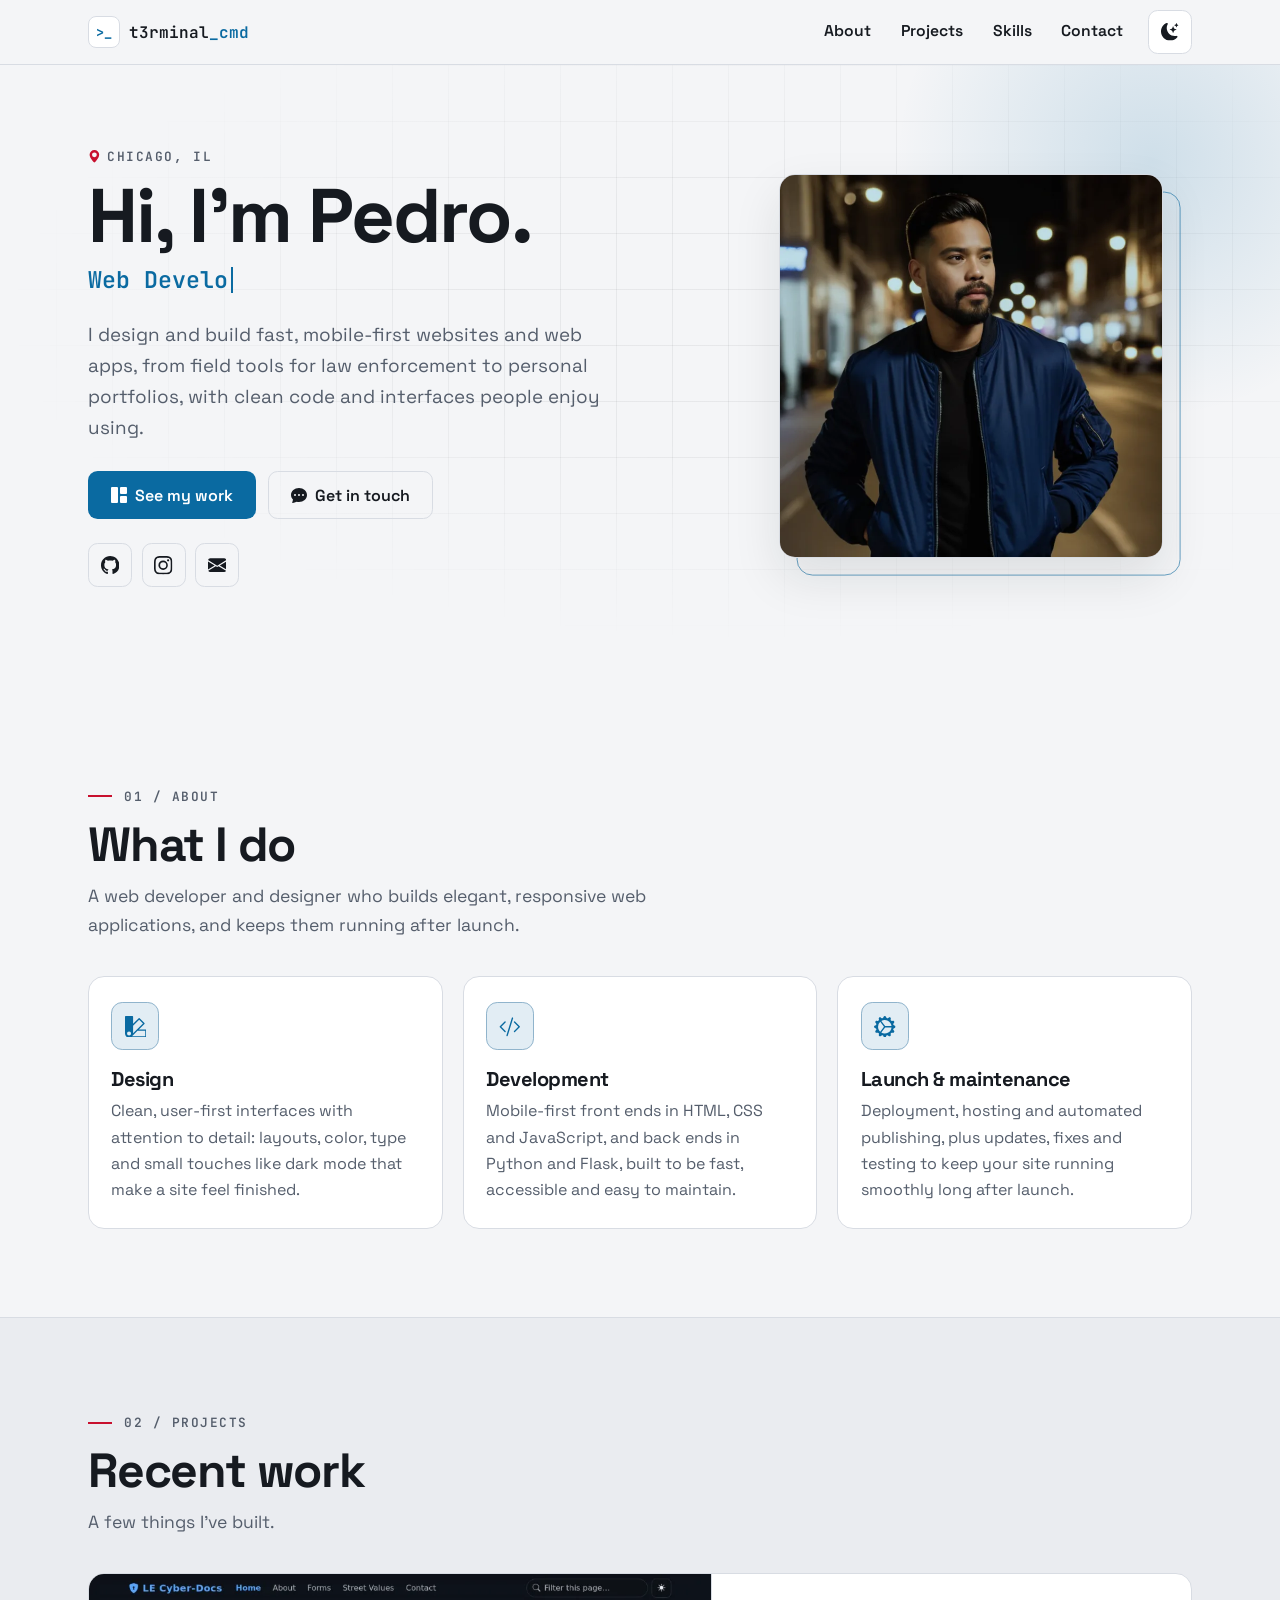
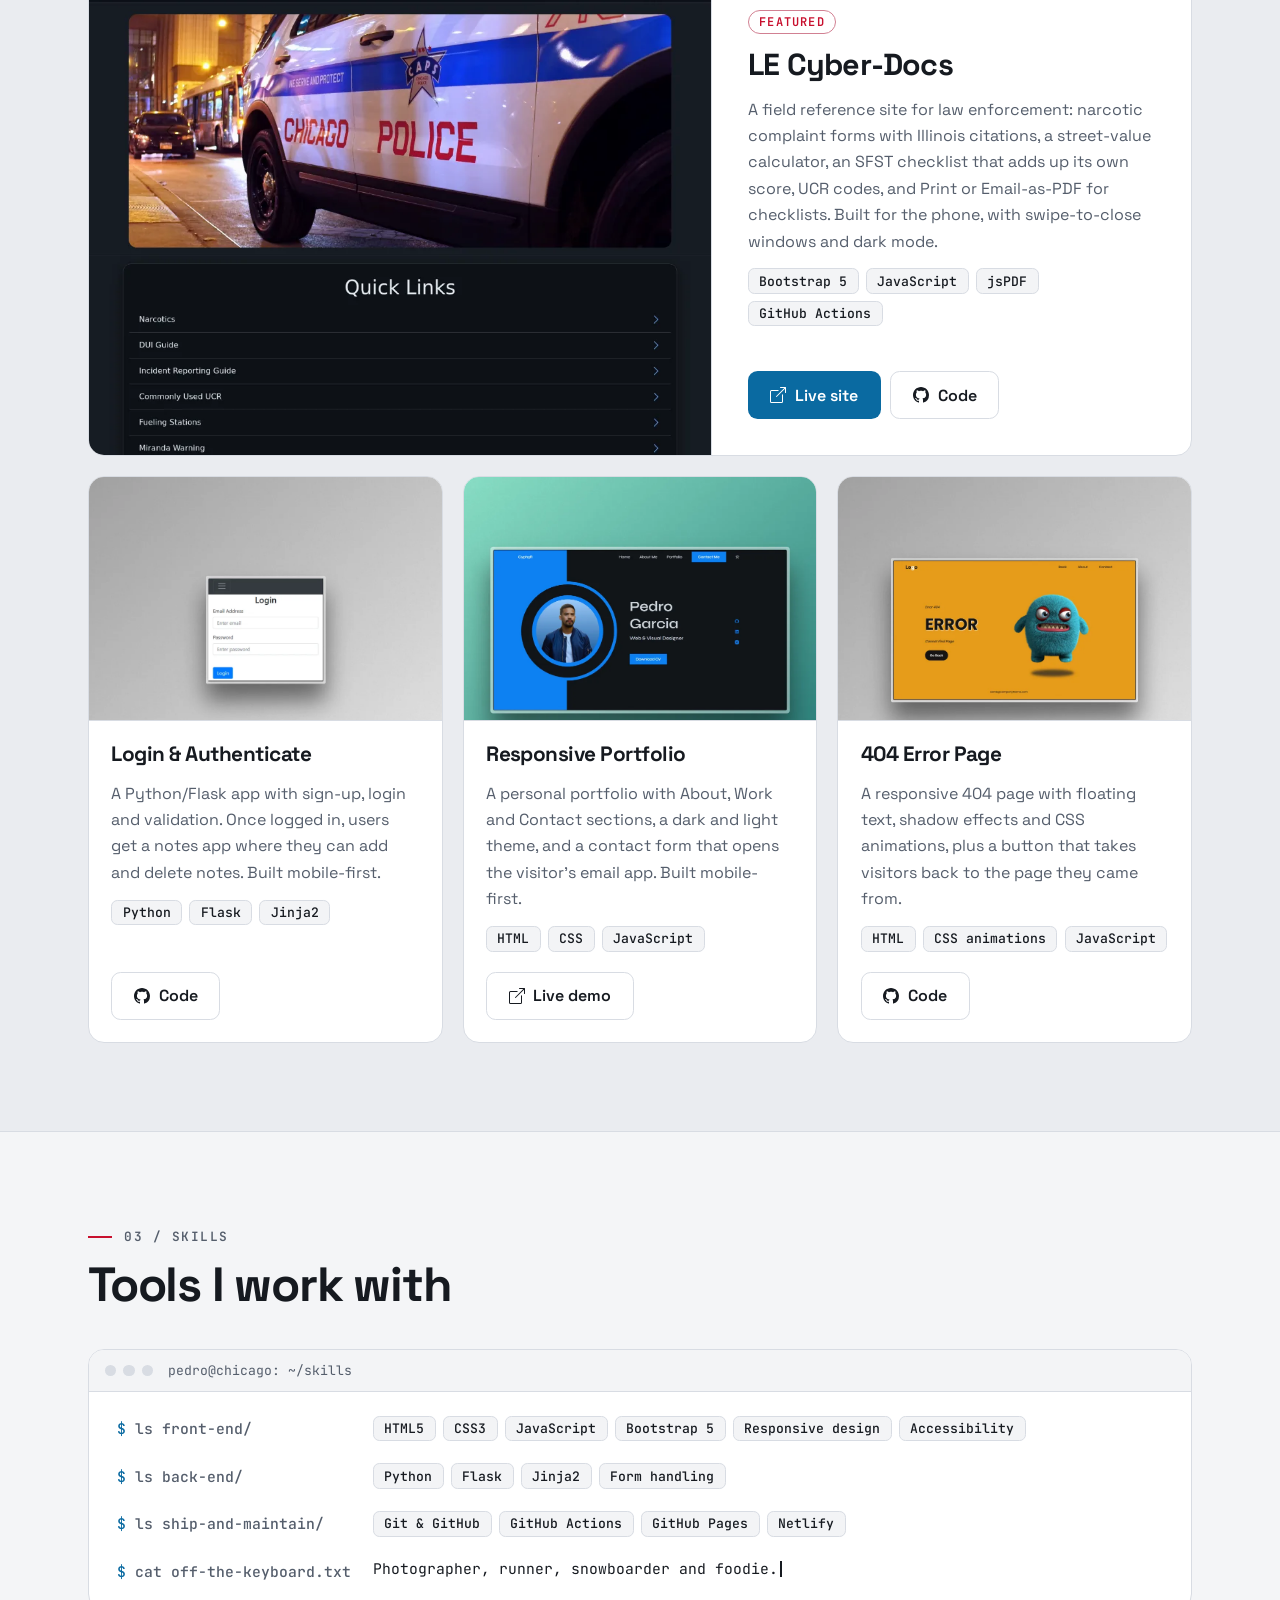
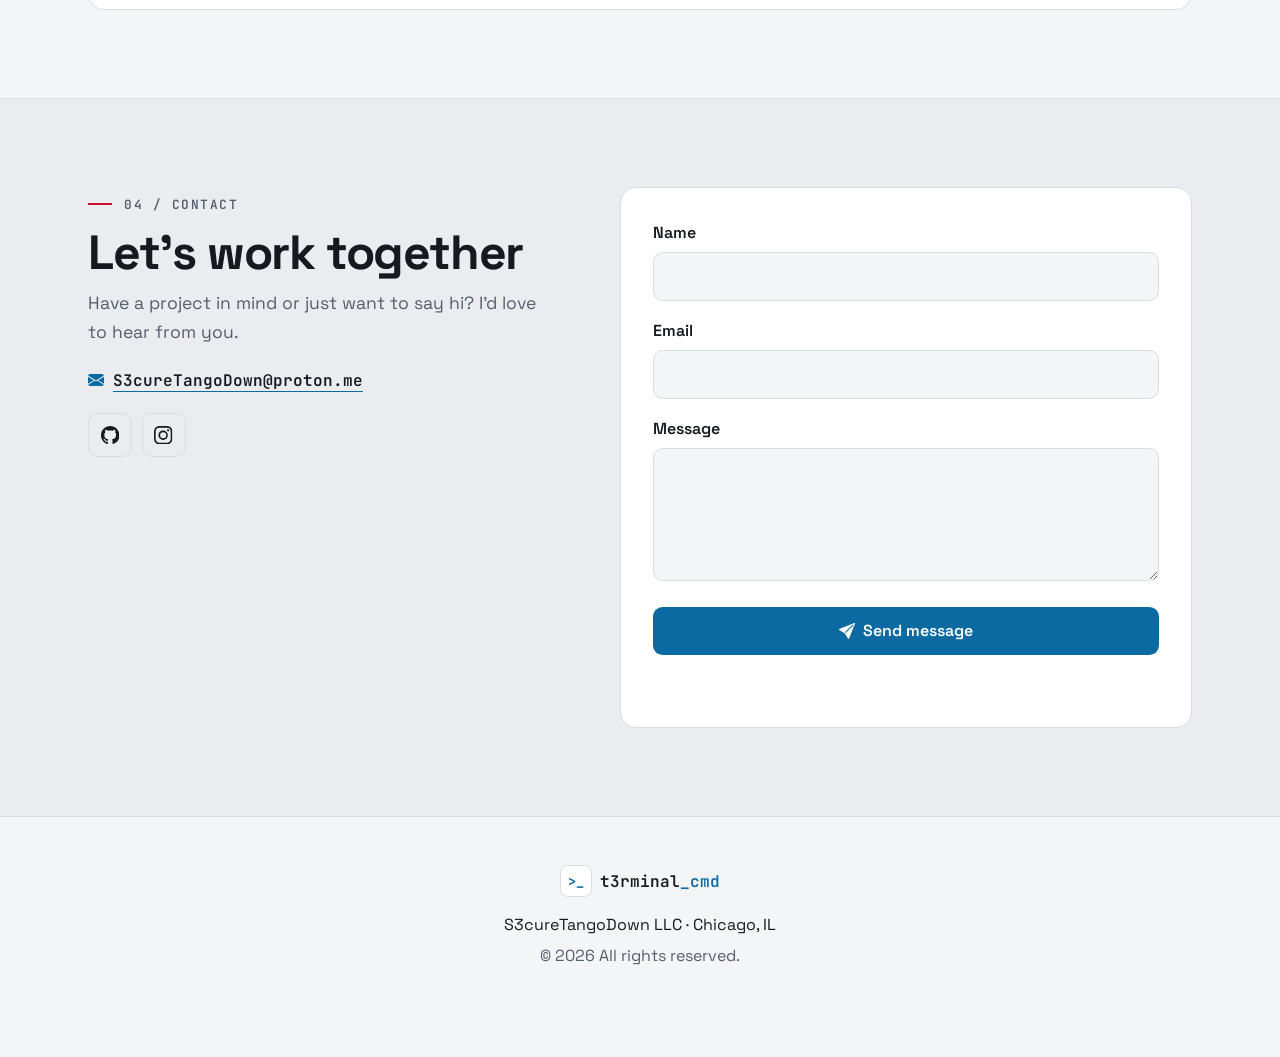
==== index.html @ 9dac12ef "Replace the graffiti style with an urban, professional look - Clean headings ("Hi, I'm Pedro."), num" ====
<!DOCTYPE html>
<html lang="en" data-theme="dark">

<head>
  <meta charset="UTF-8">
  <meta name="viewport" content="width=device-width, initial-scale=1">
  <title>Pedro | Web Developer &amp; Designer</title>
  <meta name="description" content="Pedro, a Chicago web developer and designer building fast, mobile-first websites and web apps.">
  <meta name="theme-color" content="#0c0f14">
  <!-- SOCIAL PREVIEW -->
  <meta property="og:title" content="Pedro | Web Developer & Designer">
  <meta property="og:description" content="Fast, mobile-first websites and web apps from Chicago.">
  <meta property="og:image" content="https://t3rminal-cmd.github.io/Portfolio-Bootstrap/assets/img/hero.webp">
  <meta property="og:url" content="https://t3rminal-cmd.github.io/Portfolio-Bootstrap/">
  <!-- THEME: set before first paint so there's no flash of the wrong theme.
       Dark is the default; a saved choice or a light device setting wins. -->
  <script>
    (function () {
      var t;
      try { t = localStorage.getItem("pf-theme"); } catch (e) {}
      if (t !== "light" && t !== "dark") {
        t = window.matchMedia("(prefers-color-scheme: light)").matches ? "light" : "dark";
      }
      document.documentElement.setAttribute("data-theme", t);
    })();
  </script>
  <link rel="icon" href="assets/icons/favicon.svg" type="image/svg+xml">
  <link rel="apple-touch-icon" href="assets/icons/apple-touch-icon.png">
  <link rel="preload" href="assets/fonts/SpaceGrotesk.woff2" as="font" type="font/woff2" crossorigin>
  <link rel="stylesheet" href="assets/css/styles.css">
</head>

<body>
  <!-- ICONS (from Bootstrap Icons, MIT license) -->
  <svg xmlns="http://www.w3.org/2000/svg" class="sprite" aria-hidden="true">
    <symbol id="i-list" viewBox="0 0 16 16"><path fill-rule="evenodd" d="M2.5 12a.5.5 0 0 1 .5-.5h10a.5.5 0 0 1 0 1H3a.5.5 0 0 1-.5-.5m0-4a.5.5 0 0 1 .5-.5h10a.5.5 0 0 1 0 1H3a.5.5 0 0 1-.5-.5m0-4a.5.5 0 0 1 .5-.5h10a.5.5 0 0 1 0 1H3a.5.5 0 0 1-.5-.5"/></symbol>
    <symbol id="i-x-lg" viewBox="0 0 16 16"><path d="M2.146 2.854a.5.5 0 1 1 .708-.708L8 7.293l5.146-5.147a.5.5 0 0 1 .708.708L8.707 8l5.147 5.146a.5.5 0 0 1-.708.708L8 8.707l-5.146 5.147a.5.5 0 0 1-.708-.708L7.293 8z"/></symbol>
    <symbol id="i-moon-stars-fill" viewBox="0 0 16 16"><path d="M6 .278a.77.77 0 0 1 .08.858 7.2 7.2 0 0 0-.878 3.46c0 4.021 3.278 7.277 7.318 7.277q.792-.001 1.533-.16a.79.79 0 0 1 .81.316.73.73 0 0 1-.031.893A8.35 8.35 0 0 1 8.344 16C3.734 16 0 12.286 0 7.71 0 4.266 2.114 1.312 5.124.06A.75.75 0 0 1 6 .278"/>
  <path d="M10.794 3.148a.217.217 0 0 1 .412 0l.387 1.162c.173.518.579.924 1.097 1.097l1.162.387a.217.217 0 0 1 0 .412l-1.162.387a1.73 1.73 0 0 0-1.097 1.097l-.387 1.162a.217.217 0 0 1-.412 0l-.387-1.162A1.73 1.73 0 0 0 9.31 6.593l-1.162-.387a.217.217 0 0 1 0-.412l1.162-.387a1.73 1.73 0 0 0 1.097-1.097zM13.863.099a.145.145 0 0 1 .274 0l.258.774c.115.346.386.617.732.732l.774.258a.145.145 0 0 1 0 .274l-.774.258a1.16 1.16 0 0 0-.732.732l-.258.774a.145.145 0 0 1-.274 0l-.258-.774a1.16 1.16 0 0 0-.732-.732l-.774-.258a.145.145 0 0 1 0-.274l.774-.258c.346-.115.617-.386.732-.732z"/></symbol>
    <symbol id="i-sun-fill" viewBox="0 0 16 16"><path d="M8 12a4 4 0 1 0 0-8 4 4 0 0 0 0 8M8 0a.5.5 0 0 1 .5.5v2a.5.5 0 0 1-1 0v-2A.5.5 0 0 1 8 0m0 13a.5.5 0 0 1 .5.5v2a.5.5 0 0 1-1 0v-2A.5.5 0 0 1 8 13m8-5a.5.5 0 0 1-.5.5h-2a.5.5 0 0 1 0-1h2a.5.5 0 0 1 .5.5M3 8a.5.5 0 0 1-.5.5h-2a.5.5 0 0 1 0-1h2A.5.5 0 0 1 3 8m10.657-5.657a.5.5 0 0 1 0 .707l-1.414 1.415a.5.5 0 1 1-.707-.708l1.414-1.414a.5.5 0 0 1 .707 0m-9.193 9.193a.5.5 0 0 1 0 .707L3.05 13.657a.5.5 0 0 1-.707-.707l1.414-1.414a.5.5 0 0 1 .707 0m9.193 2.121a.5.5 0 0 1-.707 0l-1.414-1.414a.5.5 0 0 1 .707-.707l1.414 1.414a.5.5 0 0 1 0 .707M4.464 4.465a.5.5 0 0 1-.707 0L2.343 3.05a.5.5 0 1 1 .707-.707l1.414 1.414a.5.5 0 0 1 0 .708"/></symbol>
    <symbol id="i-geo-alt-fill" viewBox="0 0 16 16"><path d="M8 16s6-5.686 6-10A6 6 0 0 0 2 6c0 4.314 6 10 6 10m0-7a3 3 0 1 1 0-6 3 3 0 0 1 0 6"/></symbol>
    <symbol id="i-github" viewBox="0 0 16 16"><path d="M8 0C3.58 0 0 3.58 0 8c0 3.54 2.29 6.53 5.47 7.59.4.07.55-.17.55-.38 0-.19-.01-.82-.01-1.49-2.01.37-2.53-.49-2.69-.94-.09-.23-.48-.94-.82-1.13-.28-.15-.68-.52-.01-.53.63-.01 1.08.58 1.23.82.72 1.21 1.87.87 2.33.66.07-.52.28-.87.51-1.07-1.78-.2-3.64-.89-3.64-3.95 0-.87.31-1.59.82-2.15-.08-.2-.36-1.02.08-2.12 0 0 .67-.21 2.2.82.64-.18 1.32-.27 2-.27s1.36.09 2 .27c1.53-1.04 2.2-.82 2.2-.82.44 1.1.16 1.92.08 2.12.51.56.82 1.27.82 2.15 0 3.07-1.87 3.75-3.65 3.95.29.25.54.73.54 1.48 0 1.07-.01 1.93-.01 2.2 0 .21.15.46.55.38A8.01 8.01 0 0 0 16 8c0-4.42-3.58-8-8-8"/></symbol>
    <symbol id="i-instagram" viewBox="0 0 16 16"><path d="M8 0C5.829 0 5.556.01 4.703.048 3.85.088 3.269.222 2.76.42a3.9 3.9 0 0 0-1.417.923A3.9 3.9 0 0 0 .42 2.76C.222 3.268.087 3.85.048 4.7.01 5.555 0 5.827 0 8.001c0 2.172.01 2.444.048 3.297.04.852.174 1.433.372 1.942.205.526.478.972.923 1.417.444.445.89.719 1.416.923.51.198 1.09.333 1.942.372C5.555 15.99 5.827 16 8 16s2.444-.01 3.298-.048c.851-.04 1.434-.174 1.943-.372a3.9 3.9 0 0 0 1.416-.923c.445-.445.718-.891.923-1.417.197-.509.332-1.09.372-1.942C15.99 10.445 16 10.173 16 8s-.01-2.445-.048-3.299c-.04-.851-.175-1.433-.372-1.941a3.9 3.9 0 0 0-.923-1.417A3.9 3.9 0 0 0 13.24.42c-.51-.198-1.092-.333-1.943-.372C10.443.01 10.172 0 7.998 0zm-.717 1.442h.718c2.136 0 2.389.007 3.232.046.78.035 1.204.166 1.486.275.373.145.64.319.92.599s.453.546.598.92c.11.281.24.705.275 1.485.039.843.047 1.096.047 3.231s-.008 2.389-.047 3.232c-.035.78-.166 1.203-.275 1.485a2.5 2.5 0 0 1-.599.919c-.28.28-.546.453-.92.598-.28.11-.704.24-1.485.276-.843.038-1.096.047-3.232.047s-2.39-.009-3.233-.047c-.78-.036-1.203-.166-1.485-.276a2.5 2.5 0 0 1-.92-.598 2.5 2.5 0 0 1-.6-.92c-.109-.281-.24-.705-.275-1.485-.038-.843-.046-1.096-.046-3.233s.008-2.388.046-3.231c.036-.78.166-1.204.276-1.486.145-.373.319-.64.599-.92s.546-.453.92-.598c.282-.11.705-.24 1.485-.276.738-.034 1.024-.044 2.515-.045zm4.988 1.328a.96.96 0 1 0 0 1.92.96.96 0 0 0 0-1.92m-4.27 1.122a4.109 4.109 0 1 0 0 8.217 4.109 4.109 0 0 0 0-8.217m0 1.441a2.667 2.667 0 1 1 0 5.334 2.667 2.667 0 0 1 0-5.334"/></symbol>
    <symbol id="i-envelope-fill" viewBox="0 0 16 16"><path d="M.05 3.555A2 2 0 0 1 2 2h12a2 2 0 0 1 1.95 1.555L8 8.414zM0 4.697v7.104l5.803-3.558zM6.761 8.83l-6.57 4.027A2 2 0 0 0 2 14h12a2 2 0 0 0 1.808-1.144l-6.57-4.027L8 9.586zm3.436-.586L16 11.801V4.697z"/></symbol>
    <symbol id="i-grid-1x2-fill" viewBox="0 0 16 16"><path d="M0 1a1 1 0 0 1 1-1h5a1 1 0 0 1 1 1v14a1 1 0 0 1-1 1H1a1 1 0 0 1-1-1zm9 0a1 1 0 0 1 1-1h5a1 1 0 0 1 1 1v5a1 1 0 0 1-1 1h-5a1 1 0 0 1-1-1zm0 9a1 1 0 0 1 1-1h5a1 1 0 0 1 1 1v5a1 1 0 0 1-1 1h-5a1 1 0 0 1-1-1z"/></symbol>
    <symbol id="i-chat-dots-fill" viewBox="0 0 16 16"><path d="M16 8c0 3.866-3.582 7-8 7a9 9 0 0 1-2.347-.306c-.584.296-1.925.864-4.181 1.234-.2.032-.352-.176-.273-.362.354-.836.674-1.95.77-2.966C.744 11.37 0 9.76 0 8c0-3.866 3.582-7 8-7s8 3.134 8 7M5 8a1 1 0 1 0-2 0 1 1 0 0 0 2 0m4 0a1 1 0 1 0-2 0 1 1 0 0 0 2 0m3 1a1 1 0 1 0 0-2 1 1 0 0 0 0 2"/></symbol>
    <symbol id="i-palette2" viewBox="0 0 16 16"><path d="M0 .5A.5.5 0 0 1 .5 0h5a.5.5 0 0 1 .5.5v5.277l4.147-4.131a.5.5 0 0 1 .707 0l3.535 3.536a.5.5 0 0 1 0 .708L10.261 10H15.5a.5.5 0 0 1 .5.5v5a.5.5 0 0 1-.5.5H3a3 3 0 0 1-2.121-.879A3 3 0 0 1 0 13.044m6-.21 7.328-7.3-2.829-2.828L6 7.188zM4.5 13a1.5 1.5 0 1 0-3 0 1.5 1.5 0 0 0 3 0M15 15v-4H9.258l-4.015 4zM0 .5v12.495zm0 12.495V13z"/></symbol>
    <symbol id="i-code-slash" viewBox="0 0 16 16"><path d="M10.478 1.647a.5.5 0 1 0-.956-.294l-4 13a.5.5 0 0 0 .956.294zM4.854 4.146a.5.5 0 0 1 0 .708L1.707 8l3.147 3.146a.5.5 0 0 1-.708.708l-3.5-3.5a.5.5 0 0 1 0-.708l3.5-3.5a.5.5 0 0 1 .708 0m6.292 0a.5.5 0 0 0 0 .708L14.293 8l-3.147 3.146a.5.5 0 0 0 .708.708l3.5-3.5a.5.5 0 0 0 0-.708l-3.5-3.5a.5.5 0 0 0-.708 0"/></symbol>
    <symbol id="i-gear-wide-connected" viewBox="0 0 16 16"><path d="M7.068.727c.243-.97 1.62-.97 1.864 0l.071.286a.96.96 0 0 0 1.622.434l.205-.211c.695-.719 1.888-.03 1.613.931l-.08.284a.96.96 0 0 0 1.187 1.187l.283-.081c.96-.275 1.65.918.931 1.613l-.211.205a.96.96 0 0 0 .434 1.622l.286.071c.97.243.97 1.62 0 1.864l-.286.071a.96.96 0 0 0-.434 1.622l.211.205c.719.695.03 1.888-.931 1.613l-.284-.08a.96.96 0 0 0-1.187 1.187l.081.283c.275.96-.918 1.65-1.613.931l-.205-.211a.96.96 0 0 0-1.622.434l-.071.286c-.243.97-1.62.97-1.864 0l-.071-.286a.96.96 0 0 0-1.622-.434l-.205.211c-.695.719-1.888.03-1.613-.931l.08-.284a.96.96 0 0 0-1.186-1.187l-.284.081c-.96.275-1.65-.918-.931-1.613l.211-.205a.96.96 0 0 0-.434-1.622l-.286-.071c-.97-.243-.97-1.62 0-1.864l.286-.071a.96.96 0 0 0 .434-1.622l-.211-.205c-.719-.695-.03-1.888.931-1.613l.284.08a.96.96 0 0 0 1.187-1.186l-.081-.284c-.275-.96.918-1.65 1.613-.931l.205.211a.96.96 0 0 0 1.622-.434zM12.973 8.5H8.25l-2.834 3.779A4.998 4.998 0 0 0 12.973 8.5m0-1a4.998 4.998 0 0 0-7.557-3.779l2.834 3.78zM5.048 3.967l-.087.065zm-.431.355A4.98 4.98 0 0 0 3.002 8c0 1.455.622 2.765 1.615 3.678L7.375 8zm.344 7.646.087.065z"/></symbol>
    <symbol id="i-box-arrow-up-right" viewBox="0 0 16 16"><path fill-rule="evenodd" d="M8.636 3.5a.5.5 0 0 0-.5-.5H1.5A1.5 1.5 0 0 0 0 4.5v10A1.5 1.5 0 0 0 1.5 16h10a1.5 1.5 0 0 0 1.5-1.5V7.864a.5.5 0 0 0-1 0V14.5a.5.5 0 0 1-.5.5h-10a.5.5 0 0 1-.5-.5v-10a.5.5 0 0 1 .5-.5h6.636a.5.5 0 0 0 .5-.5"/>
  <path fill-rule="evenodd" d="M16 .5a.5.5 0 0 0-.5-.5h-5a.5.5 0 0 0 0 1h3.793L6.146 9.146a.5.5 0 1 0 .708.708L15 1.707V5.5a.5.5 0 0 0 1 0z"/></symbol>
    <symbol id="i-send-fill" viewBox="0 0 16 16"><path d="M15.964.686a.5.5 0 0 0-.65-.65L.767 5.855H.766l-.452.18a.5.5 0 0 0-.082.887l.41.26.001.002 4.995 3.178 3.178 4.995.002.002.26.41a.5.5 0 0 0 .886-.083zm-1.833 1.89L6.637 10.07l-.215-.338a.5.5 0 0 0-.154-.154l-.338-.215 7.494-7.494 1.178-.471z"/></symbol>
    <symbol id="i-arrow-up" viewBox="0 0 16 16"><path fill-rule="evenodd" d="M8 15a.5.5 0 0 0 .5-.5V2.707l3.146 3.147a.5.5 0 0 0 .708-.708l-4-4a.5.5 0 0 0-.708 0l-4 4a.5.5 0 1 0 .708.708L7.5 2.707V14.5a.5.5 0 0 0 .5.5"/></symbol>
  </svg>

  <a class="skip-link" href="#main">Skip to content</a>

  <!-- NAVIGATION -->
  <header class="site-nav">
    <div class="container nav-inner">
      <a class="brand" href="#home" aria-label="t3rminal_cmd, back to top">
        <span class="brand-prompt" aria-hidden="true">&gt;_</span>
        <span>t3rminal<span class="brand-accent">_cmd</span></span>
      </a>
      <nav id="menu" class="menu" aria-label="Main">
        <ul>
          <li><a href="#about">About</a></li>
          <li><a href="#projects">Projects</a></li>
          <li><a href="#skills">Skills</a></li>
          <li><a href="#contact">Contact</a></li>
        </ul>
      </nav>
      <div class="nav-actions">
        <button class="icon-btn theme-toggle" type="button" aria-label="Switch to light theme" title="Switch theme">
          <svg class="i theme-icon-moon" aria-hidden="true"><use href="#i-moon-stars-fill"/></svg>
          <svg class="i theme-icon-sun" aria-hidden="true"><use href="#i-sun-fill"/></svg>
        </button>
        <button class="icon-btn menu-toggle" type="button" aria-controls="menu" aria-expanded="false" aria-label="Open menu">
          <svg class="i menu-icon-open" aria-hidden="true"><use href="#i-list"/></svg>
          <svg class="i menu-icon-close" aria-hidden="true"><use href="#i-x-lg"/></svg>
        </button>
      </div>
    </div>
  </header>

  <main id="main">
    <!-- HERO -->
    <section id="home" class="hero">
      <div class="container hero-grid">
        <div class="hero-copy">
          <p class="eyebrow"><svg class="i" aria-hidden="true"><use href="#i-geo-alt-fill"/></svg>Chicago, IL</p>
          <h1 class="hero-title">Hi, I'm Pedro.</h1>
          <p class="hero-role">
            <span class="visually-hidden">Web developer, designer, photographer, runner, snowboarder and foodie.</span>
            <span aria-hidden="true"><span id="typing-animation">Web Developer</span><span class="caret"></span></span>
          </p>
          <p class="hero-lead">
            I design and build fast, mobile-first websites and web apps, from field tools for law enforcement to
            personal portfolios, with clean code and interfaces people enjoy using.
          </p>
          <div class="hero-actions">
            <a class="btn btn-primary" href="#projects">
              <svg class="i" aria-hidden="true"><use href="#i-grid-1x2-fill"/></svg>See my work
            </a>
            <a class="btn btn-ghost" href="#contact">
              <svg class="i" aria-hidden="true"><use href="#i-chat-dots-fill"/></svg>Get in touch
            </a>
          </div>
          <ul class="social" aria-label="Find me online">
            <li><a href="https://github.com/t3rminal-cmd" target="_blank" rel="noopener" aria-label="GitHub"><svg class="i" aria-hidden="true"><use href="#i-github"/></svg></a></li>
            <li><a href="https://www.instagram.com/t3rminal_cmd/" target="_blank" rel="noopener" aria-label="Instagram"><svg class="i" aria-hidden="true"><use href="#i-instagram"/></svg></a></li>
            <li><a href="mailto:S3cureTangoDown@proton.me" aria-label="Email S3cureTangoDown@proton.me"><svg class="i" aria-hidden="true"><use href="#i-envelope-fill"/></svg></a></li>
          </ul>
        </div>

        <figure class="hero-photo">
          <img src="assets/img/hero.webp" width="720" height="720" alt="Pedro standing on a city street at night">
        </figure>
      </div>
    </section>

    <!-- ABOUT -->
    <section id="about" class="section">
      <div class="container">
        <div class="section-head">
          <p class="eyebrow">01 / About</p>
          <h2 class="section-title">What I do</h2>
          <p class="section-lead">A web developer and designer who builds elegant, responsive web applications, and keeps them running after launch.</p>
        </div>
        <div class="card-grid">
          <article class="card feature">
            <span class="feature-icon" aria-hidden="true"><svg class="i"><use href="#i-palette2"/></svg></span>
            <h3>Design</h3>
            <p>Clean, user-first interfaces with attention to detail: layouts, color, type and small touches like dark
              mode that make a site feel finished.</p>
          </article>
          <article class="card feature">
            <span class="feature-icon" aria-hidden="true"><svg class="i"><use href="#i-code-slash"/></svg></span>
            <h3>Development</h3>
            <p>Mobile-first front ends in HTML, CSS and JavaScript, and back ends in Python and Flask, built to be fast,
              accessible and easy to maintain.</p>
          </article>
          <article class="card feature">
            <span class="feature-icon" aria-hidden="true"><svg class="i"><use href="#i-gear-wide-connected"/></svg></span>
            <h3>Launch &amp; maintenance</h3>
            <p>Deployment, hosting and automated publishing, plus updates, fixes and testing to keep your site running
              smoothly long after launch.</p>
          </article>
        </div>
      </div>
    </section>

    <!-- PROJECTS -->
    <section id="projects" class="section section-alt">
      <div class="container">
        <div class="section-head">
          <p class="eyebrow">02 / Projects</p>
          <h2 class="section-title">Recent work</h2>
          <p class="section-lead">A few things I've built.</p>
        </div>

        <article class="card project project-featured">
          <div class="project-media">
            <img src="assets/img/le-cyberdocs.webp" width="960" height="743" loading="lazy"
              alt="LE Cyber-Docs home page with Quick Links, in dark mode">
          </div>
          <div class="project-body">
            <span class="badge">Featured</span>
            <h3>LE Cyber-Docs</h3>
            <p>
              A field reference site for law enforcement: narcotic complaint forms with Illinois citations, a
              street-value calculator, an SFST checklist that adds up its own score, UCR codes, and Print or
              Email-as-PDF for checklists. Built for the phone, with swipe-to-close windows and dark mode.
            </p>
            <ul class="chips" aria-label="Built with">
              <li>Bootstrap 5</li><li>JavaScript</li><li>jsPDF</li><li>GitHub Actions</li>
            </ul>
            <div class="project-links">
              <a class="btn btn-primary" href="https://t3rminal-cmd.github.io/LE-CyberDocs/" target="_blank" rel="noopener"><svg class="i" aria-hidden="true"><use href="#i-box-arrow-up-right"/></svg>Live site</a>
              <a class="btn btn-ghost" href="https://github.com/t3rminal-cmd/LE-CyberDocs" target="_blank" rel="noopener"><svg class="i" aria-hidden="true"><use href="#i-github"/></svg>Code</a>
            </div>
          </div>
        </article>

        <div class="card-grid projects-grid">
          <article class="card project">
            <div class="project-media">
              <img src="assets/img/login.webp" width="960" height="743" loading="lazy" alt="Login screen of the Flask app">
            </div>
            <div class="project-body">
              <h3>Login &amp; Authenticate</h3>
              <p>A Python/Flask app with sign-up, login and validation. Once logged in, users get a notes app where
                they can add and delete notes. Built mobile-first.</p>
              <ul class="chips" aria-label="Built with">
                <li>Python</li><li>Flask</li><li>Jinja2</li>
              </ul>
              <div class="project-links">
                <a class="btn btn-ghost" href="https://github.com/t3rminal-cmd/Flask-Auth-App" target="_blank" rel="noopener"><svg class="i" aria-hidden="true"><use href="#i-github"/></svg>Code</a>
              </div>
            </div>
          </article>
          <article class="card project">
            <div class="project-media">
              <img src="assets/img/portfolio.webp" width="960" height="737" loading="lazy" alt="Dark-theme personal portfolio home page">
            </div>
            <div class="project-body">
              <h3>Responsive Portfolio</h3>
              <p>A personal portfolio with About, Work and Contact sections, a dark and light theme, and a contact
                form that opens the visitor's email app. Built mobile-first.</p>
              <ul class="chips" aria-label="Built with">
                <li>HTML</li><li>CSS</li><li>JavaScript</li>
              </ul>
              <div class="project-links">
                <a class="btn btn-ghost" href="https://portfolio-pgarcia.netlify.app" target="_blank" rel="noopener"><svg class="i" aria-hidden="true"><use href="#i-box-arrow-up-right"/></svg>Live demo</a>
              </div>
            </div>
          </article>
          <article class="card project">
            <div class="project-media">
              <img src="assets/img/404error.webp" width="960" height="743" loading="lazy" alt="Orange 404 error page with a cartoon monster">
            </div>
            <div class="project-body">
              <h3>404 Error Page</h3>
              <p>A responsive 404 page with floating text, shadow effects and CSS animations, plus a button that takes
                visitors back to the page they came from.</p>
              <ul class="chips" aria-label="Built with">
                <li>HTML</li><li>CSS animations</li><li>JavaScript</li>
              </ul>
              <div class="project-links">
                <a class="btn btn-ghost" href="https://github.com/t3rminal-cmd/Error-404-Page" target="_blank" rel="noopener"><svg class="i" aria-hidden="true"><use href="#i-github"/></svg>Code</a>
              </div>
            </div>
          </article>
        </div>
      </div>
    </section>

    <!-- SKILLS -->
    <section id="skills" class="section">
      <div class="container">
        <div class="section-head">
          <p class="eyebrow">03 / Skills</p>
          <h2 class="section-title">Tools I work with</h2>
        </div>
        <div class="terminal">
          <div class="terminal-bar" aria-hidden="true">
            <span></span><span></span><span></span>
            <p>pedro@chicago: ~/skills</p>
          </div>
          <div class="terminal-body">
            <div class="skill-row">
              <p class="cmd"><span class="prompt-sign">$</span> ls front-end/</p>
              <ul class="chips" aria-label="Front end">
                <li>HTML5</li><li>CSS3</li><li>JavaScript</li><li>Bootstrap 5</li><li>Responsive design</li><li>Accessibility</li>
              </ul>
            </div>
            <div class="skill-row">
              <p class="cmd"><span class="prompt-sign">$</span> ls back-end/</p>
              <ul class="chips" aria-label="Back end">
                <li>Python</li><li>Flask</li><li>Jinja2</li><li>Form handling</li>
              </ul>
            </div>
            <div class="skill-row">
              <p class="cmd"><span class="prompt-sign">$</span> ls ship-and-maintain/</p>
              <ul class="chips" aria-label="Ship and maintain">
                <li>Git &amp; GitHub</li><li>GitHub Actions</li><li>GitHub Pages</li><li>Netlify</li>
              </ul>
            </div>
            <div class="skill-row">
              <p class="cmd"><span class="prompt-sign">$</span> cat off-the-keyboard.txt</p>
              <p class="plain">Photographer, runner, snowboarder and foodie.<span class="caret" aria-hidden="true"></span></p>
            </div>
          </div>
        </div>
      </div>
    </section>

    <!-- CONTACT -->
    <section id="contact" class="section section-alt">
      <div class="container contact-grid">
        <div class="contact-intro">
          <p class="eyebrow">04 / Contact</p>
          <h2 class="section-title">Let's work together</h2>
          <p class="section-lead">Have a project in mind or just want to say hi? I'd love to hear from you.</p>
          <a class="contact-email" href="mailto:S3cureTangoDown@proton.me">
            <svg class="i" aria-hidden="true"><use href="#i-envelope-fill"/></svg>S3cureTangoDown@proton.me
          </a>
          <ul class="social" aria-label="Find me online">
            <li><a href="https://github.com/t3rminal-cmd" target="_blank" rel="noopener" aria-label="GitHub"><svg class="i" aria-hidden="true"><use href="#i-github"/></svg></a></li>
            <li><a href="https://www.instagram.com/t3rminal_cmd/" target="_blank" rel="noopener" aria-label="Instagram"><svg class="i" aria-hidden="true"><use href="#i-instagram"/></svg></a></li>
          </ul>
        </div>

        <form class="card contact-form js-contact-form" action="https://formsubmit.co/be368b19aa7e71385384f69812c518df"
          method="POST" novalidate>
          <input type="hidden" name="_subject" value="New message from your portfolio">
          <input type="text" name="_honey" class="honeypot" tabindex="-1" autocomplete="off" aria-hidden="true">
          <div class="field">
            <label for="name">Name</label>
            <input type="text" name="name" id="name" autocomplete="name" required>
            <p class="field-error">Please enter your name.</p>
          </div>
          <div class="field">
            <label for="email">Email</label>
            <input type="email" name="email" id="email" autocomplete="email" inputmode="email" required>
            <p class="field-error">Please enter a valid email address.</p>
          </div>
          <div class="field">
            <label for="message">Message</label>
            <textarea name="message" id="message" rows="5" required></textarea>
            <p class="field-error">Please enter a message.</p>
          </div>
          <button type="submit" class="btn btn-primary btn-block">
            <svg class="i" aria-hidden="true"><use href="#i-send-fill"/></svg>Send message
          </button>
          <p class="form-status" role="status" aria-live="polite"></p>
        </form>
      </div>
    </section>
  </main>

  <!-- FOOTER -->
  <footer class="site-footer">
    <div class="container footer-inner">
      <p class="footer-brand" aria-hidden="true"><span class="brand-prompt">&gt;_</span><span>t3rminal<span class="brand-accent">_cmd</span></span></p>
      <p>S3cureTangoDown LLC &middot; Chicago, IL</p>
      <p class="muted">&copy; <span class="js-year">2026</span> All rights reserved.</p>
    </div>
  </footer>

  <button class="icon-btn scroll-to-top" type="button" aria-label="Back to top">
    <svg class="i" aria-hidden="true"><use href="#i-arrow-up"/></svg>
  </button>

  <script src="assets/js/main.js"></script>
</body>

</html>
---- assets/css/styles.css ----
/* Portfolio styles. Mobile-first: the base rules are for phones, and the
   @media (min-width: ...) blocks add the tablet and desktop layouts. */

/*===== FONTS (self-hosted, see assets/fonts/LICENSES.md) =====*/
@font-face {
  font-family: "Space Grotesk";
  src: url("../fonts/SpaceGrotesk.woff2") format("woff2");
  font-weight: 300 700;
  font-display: swap;
}
@font-face {
  font-family: "JetBrains Mono";
  src: url("../fonts/JetBrainsMono.woff2") format("woff2");
  font-weight: 100 800;
  font-display: swap;
}

/*===== THEME ================================================*/
/* Charcoal and concrete, with a Chicago-flag blue accent and a little red. */
:root,
[data-theme="dark"] {
  color-scheme: dark;
  --bg: #0c0f14;
  --bg-alt: #11151c;
  --surface: #161b23;
  --surface-2: #1d232d;
  --border: #262d38;
  --text: #e7ebf0;
  --muted: #98a2b0;
  --accent: #4cc2ff;
  --accent-hover: #7ad2ff;
  --accent-text: #04121c; /* text on accent-colored buttons */
  --red: #ff5a6a;
  --grid-line: rgba(255, 255, 255, 0.045);
  --shadow: 0 1.25rem 3rem rgba(0, 0, 0, 0.45);
  --nav-bg: rgba(12, 15, 20, 0.8);
}

[data-theme="light"] {
  color-scheme: light;
  --bg: #f4f5f7;
  --bg-alt: #eaecf0;
  --surface: #ffffff;
  --surface-2: #f3f4f6;
  --border: #d8dce3;
  --text: #161a20;
  --muted: #555e6c;
  --accent: #0a6aa1;
  --accent-hover: #085a89;
  --accent-text: #ffffff;
  --red: #c8102e;
  --grid-line: rgba(22, 26, 32, 0.06);
  --shadow: 0 1.25rem 3rem rgba(22, 26, 32, 0.1);
  --nav-bg: rgba(244, 245, 247, 0.85);
}

:root {
  --radius: 1rem;
  --font-body: "Space Grotesk", system-ui, -apple-system, "Segoe UI", sans-serif;
  --font-mono: "JetBrains Mono", ui-monospace, SFMono-Regular, Menlo, Consolas, monospace;
  --gutter: 1.1rem;
  --nav-h: 4rem;
}

/*===== BASE =================================================*/
*,
*::before,
*::after {
  box-sizing: border-box;
}

html {
  scroll-behavior: smooth;
  scroll-padding-top: calc(var(--nav-h) + 1rem); /* keep sections clear of the sticky nav */
  -webkit-text-size-adjust: 100%;
}

body {
  margin: 0;
  font-family: var(--font-body);
  font-size: 1rem;
  line-height: 1.65;
  color: var(--text);
  background: var(--bg);
  overflow-x: clip;
}

img {
  display: block;
  max-width: 100%;
  height: auto;
}

a {
  color: var(--accent);
}

h1, h2, h3, p {
  margin: 0;
}

h1, h2, h3 {
  letter-spacing: -0.025em;
  line-height: 1.15;
}

ul {
  margin: 0;
  padding: 0;
  list-style: none;
}

:focus-visible {
  outline: 3px solid var(--accent);
  outline-offset: 3px;
  border-radius: 6px;
}

.container {
  width: 100%;
  max-width: 72rem;
  margin-inline: auto;
  padding-inline: var(--gutter);
}

.visually-hidden {
  position: absolute !important;
  width: 1px;
  height: 1px;
  overflow: hidden;
  clip: rect(0 0 0 0);
  white-space: nowrap;
}

.skip-link {
  position: absolute;
  left: 1rem;
  top: -4rem;
  z-index: 2000;
  padding: 0.6rem 1rem;
  border-radius: 0.5rem;
  background: var(--accent);
  color: var(--accent-text);
  font-weight: 700;
}

.skip-link:focus {
  top: 1rem;
}

/* The icon sprite at the top of index.html. The hidden attribute doesn't
   hide inline SVG in every browser, so it's taken out of the layout here. */
.sprite {
  position: absolute;
  width: 0;
  height: 0;
  overflow: hidden;
}

/* Icons from the sprite */
.i {
  width: 1em;
  height: 1em;
  flex: none;
  fill: currentColor;
}

.muted {
  color: var(--muted);
}

/*===== BUTTONS ==============================================*/
.btn {
  display: inline-flex;
  align-items: center;
  justify-content: center;
  gap: 0.55rem;
  min-height: 3rem; /* comfortable touch target */
  padding: 0.7rem 1.35rem;
  border: 1px solid transparent;
  border-radius: 0.6rem;
  font: 600 1rem/1.2 var(--font-body);
  text-decoration: none;
  cursor: pointer;
  transition: background-color 0.15s ease, border-color 0.15s ease, color 0.15s ease, transform 0.15s ease;
}

.btn:hover {
  transform: translateY(-1px);
}

.btn-primary {
  background: var(--accent);
  color: var(--accent-text);
}

.btn-primary:hover {
  background: var(--accent-hover);
}

.btn-ghost {
  background: transparent;
  border-color: var(--border);
  color: var(--text);
}

.btn-ghost:hover {
  border-color: var(--accent);
  color: var(--accent);
}

.btn-block {
  width: 100%;
}

.icon-btn {
  display: inline-grid;
  place-items: center;
  width: 2.75rem;
  height: 2.75rem;
  padding: 0;
  border: 1px solid var(--border);
  border-radius: 0.6rem;
  background: var(--surface);
  color: var(--text);
  font-size: 1.1rem;
  cursor: pointer;
  transition: border-color 0.15s ease, color 0.15s ease;
}

.icon-btn:hover {
  border-color: var(--accent);
  color: var(--accent);
}

/*===== NAVIGATION ===========================================*/
.site-nav {
  position: sticky;
  top: 0;
  z-index: 1000;
  background: var(--nav-bg);
  border-bottom: 1px solid var(--border);
  -webkit-backdrop-filter: blur(14px);
  backdrop-filter: blur(14px);
}

.nav-inner {
  display: flex;
  align-items: center;
  gap: 0.75rem;
  min-height: var(--nav-h);
}

.brand {
  display: inline-flex;
  align-items: center;
  gap: 0.55rem;
  margin-right: auto;
  color: var(--text);
  font: 600 1rem var(--font-mono);
  text-decoration: none;
}

.brand-prompt {
  display: inline-grid;
  place-items: center;
  width: 2rem;
  height: 2rem;
  border: 1px solid var(--border);
  border-radius: 0.5rem;
  background: var(--surface);
  color: var(--accent);
  font: 700 0.85rem var(--font-mono);
}

.brand-accent {
  color: var(--accent);
}

.nav-actions {
  display: flex;
  gap: 0.5rem;
}

/* Phone menu: a panel that drops down under the bar */
.menu {
  position: absolute;
  top: 100%;
  left: 0;
  right: 0;
  display: none;
  background: var(--bg);
  border-bottom: 1px solid var(--border);
  box-shadow: var(--shadow);
}

.menu.is-open {
  display: block;
}

.menu ul {
  display: grid;
  padding: 0.5rem var(--gutter) 1rem;
}

.menu a {
  display: block;
  padding: 0.85rem 0.25rem;
  border-bottom: 1px solid var(--border);
  color: var(--text);
  font-weight: 600;
  font-size: 1.1rem;
  text-decoration: none;
}

.menu li:last-child a {
  border-bottom: 0;
}

.menu a.active {
  color: var(--accent);
}

.menu-toggle .menu-icon-close,
.menu-toggle[aria-expanded="true"] .menu-icon-open {
  display: none;
}

.menu-toggle[aria-expanded="true"] .menu-icon-close {
  display: block;
}

/* Show the icon for the theme you'd switch TO */
[data-theme="dark"] .theme-icon-moon,
[data-theme="light"] .theme-icon-sun {
  display: none;
}

/*===== HERO =================================================*/
.hero {
  position: relative;
  padding: 2.25rem 0 3.5rem;
  overflow: hidden;
  isolation: isolate;
}

/* City-block grid, fading out toward the edges */
.hero::before {
  content: "";
  position: absolute;
  inset: 0;
  z-index: -1;
  background-image:
    linear-gradient(var(--grid-line) 1px, transparent 1px),
    linear-gradient(90deg, var(--grid-line) 1px, transparent 1px);
  background-size: 56px 56px;
  -webkit-mask-image: radial-gradient(ellipse 80% 70% at 60% 40%, #000 30%, transparent 75%);
  mask-image: radial-gradient(ellipse 80% 70% at 60% 40%, #000 30%, transparent 75%);
}

/* A soft streetlight glow */
.hero::after {
  content: "";
  position: absolute;
  top: -10rem;
  right: -8rem;
  z-index: -1;
  width: 32rem;
  height: 32rem;
  border-radius: 50%;
  background: radial-gradient(closest-side, color-mix(in srgb, var(--accent) 16%, transparent), transparent);
  pointer-events: none;
}

.hero-grid {
  display: grid;
  gap: 2rem;
}

/* On phones the photo sits at the top, compact */
.hero-photo {
  order: -1;
  position: relative;
  justify-self: start;
  margin: 0;
  width: min(58%, 14rem);
}

/* Offset outline frame behind the photo */
.hero-photo::before {
  content: "";
  position: absolute;
  inset: 0;
  z-index: -1;
  border: 1px solid var(--accent);
  border-radius: var(--radius);
  transform: translate(0.75rem, 0.75rem);
  opacity: 0.6;
}

.hero-photo img {
  aspect-ratio: 1;
  object-fit: cover;
  border: 1px solid var(--border);
  border-radius: var(--radius);
  box-shadow: var(--shadow);
}

.eyebrow {
  display: inline-flex;
  align-items: center;
  gap: 0.4rem;
  margin-bottom: 0.75rem;
  color: var(--muted);
  font: 600 0.8rem var(--font-mono);
  letter-spacing: 0.12em;
  text-transform: uppercase;
}

.hero .eyebrow .i {
  color: var(--red);
}

.hero-title {
  margin-bottom: 0.6rem;
  font-size: clamp(2.6rem, 11vw, 4.75rem);
  font-weight: 700;
  line-height: 1.02;
}

.hero-role {
  min-height: 1.6em; /* keep the layout still while the word changes */
  margin-bottom: 1.1rem;
  color: var(--accent);
  font: 600 clamp(1.1rem, 4.6vw, 1.45rem) var(--font-mono);
}

.caret {
  display: inline-block;
  width: 2px;
  height: 1.1em;
  margin-left: 0.15em;
  vertical-align: -0.2em;
  background: currentColor;
  animation: blink 1s steps(1) infinite;
}

@keyframes blink {
  50% { opacity: 0; }
}

.hero-lead {
  max-width: 34rem;
  margin-bottom: 1.75rem;
  color: var(--muted);
  font-size: clamp(1.02rem, 3.6vw, 1.18rem);
}

.hero-actions {
  display: grid;
  gap: 0.75rem;
  margin-bottom: 1.5rem;
}

.social {
  display: flex;
  gap: 0.6rem;
}

.social a {
  display: inline-grid;
  place-items: center;
  width: 2.75rem;
  height: 2.75rem;
  border: 1px solid var(--border);
  border-radius: 0.6rem;
  color: var(--text);
  font-size: 1.15rem;
  transition: border-color 0.15s ease, color 0.15s ease;
}

.social a:hover {
  border-color: var(--accent);
  color: var(--accent);
}

/*===== SECTIONS =============================================*/
.section {
  padding: 4rem 0;
}

.section-alt {
  background: var(--bg-alt);
  border-block: 1px solid var(--border);
}

.section-head {
  max-width: 40rem;
  margin-bottom: 2.25rem;
}

/* "01 / About" style labels, with a short red rule */
.section-head .eyebrow::before,
.contact-intro .eyebrow::before {
  content: "";
  width: 1.5rem;
  height: 2px;
  margin-right: 0.35rem;
  background: var(--red);
}

.section-title {
  margin-bottom: 0.6rem;
  font-size: clamp(2rem, 7.5vw, 3rem);
  font-weight: 700;
}

.section-lead {
  color: var(--muted);
  font-size: 1.1rem;
}

/*===== CARDS ================================================*/
.card-grid {
  display: grid;
  gap: 1.25rem;
}

.card {
  position: relative;
  background: var(--surface);
  border: 1px solid var(--border);
  border-radius: var(--radius);
}

.feature {
  padding: 1.6rem 1.4rem 1.5rem;
  transition: border-color 0.2s ease, transform 0.2s ease;
}

.feature:hover {
  border-color: color-mix(in srgb, var(--accent) 60%, var(--border));
  transform: translateY(-3px);
}

.feature-icon {
  display: inline-grid;
  place-items: center;
  width: 3rem;
  height: 3rem;
  border: 1px solid color-mix(in srgb, var(--accent) 35%, var(--border));
  border-radius: 0.7rem;
  background: color-mix(in srgb, var(--accent) 12%, var(--surface));
  color: var(--accent);
  font-size: 1.35rem;
}

.feature h3 {
  margin: 1.1rem 0 0.45rem;
  font-size: 1.25rem;
}

.feature p {
  color: var(--muted);
}

/*===== PROJECTS =============================================*/
.project {
  display: flex;
  flex-direction: column;
  overflow: hidden;
  transition: border-color 0.2s ease, transform 0.2s ease, box-shadow 0.2s ease;
}

.project:hover {
  border-color: color-mix(in srgb, var(--accent) 60%, var(--border));
  box-shadow: var(--shadow);
  transform: translateY(-3px);
}

.project-media {
  border-bottom: 1px solid var(--border);
  background: var(--surface-2);
  overflow: hidden;
}

.project-media img {
  width: 100%;
  aspect-ratio: 16 / 11;
  object-fit: cover;
  object-position: top;
  transition: transform 0.4s ease;
}

.project:hover .project-media img {
  transform: scale(1.03);
}

.project-body {
  display: flex;
  flex: 1;
  flex-direction: column;
  gap: 0.85rem;
  padding: 1.4rem;
}

.project-body h3 {
  font-size: 1.3rem;
}

.project-body p {
  color: var(--muted);
}

.project-links {
  display: flex;
  flex-wrap: wrap;
  gap: 0.6rem;
  margin-top: auto;
  padding-top: 0.4rem;
}

.project-featured {
  margin-bottom: 1.25rem;
}

.project-featured h3 {
  font-size: clamp(1.5rem, 5vw, 1.9rem);
}

.badge {
  align-self: flex-start;
  padding: 0.2rem 0.65rem;
  border: 1px solid color-mix(in srgb, var(--red) 45%, var(--border));
  border-radius: 999px;
  color: var(--red);
  font: 600 0.75rem var(--font-mono);
  letter-spacing: 0.1em;
  text-transform: uppercase;
}

/* Tag chips (projects and skills) */
.chips {
  display: flex;
  flex-wrap: wrap;
  gap: 0.45rem;
}

.chips li {
  padding: 0.2rem 0.65rem;
  border: 1px solid var(--border);
  border-radius: 0.4rem;
  background: var(--surface-2);
  color: var(--text);
  font: 500 0.82rem var(--font-mono);
}

/*===== SKILLS (terminal window) =============================*/
.terminal {
  overflow: hidden;
  border: 1px solid var(--border);
  border-radius: var(--radius);
  background: var(--surface);
}

.terminal-bar {
  display: flex;
  align-items: center;
  gap: 0.45rem;
  padding: 0.75rem 1rem;
  border-bottom: 1px solid var(--border);
  background: var(--surface-2);
}

.terminal-bar span {
  width: 0.7rem;
  height: 0.7rem;
  border-radius: 50%;
  background: var(--border);
}

.terminal-bar p {
  margin-left: 0.5rem;
  overflow: hidden;
  color: var(--muted);
  font: 0.82rem var(--font-mono);
  white-space: nowrap;
  text-overflow: ellipsis;
}

.terminal-body {
  display: grid;
  gap: 1.4rem;
  padding: 1.25rem 1rem 1.5rem;
}

.cmd {
  margin-bottom: 0.6rem;
  color: var(--muted);
  font: 500 0.92rem var(--font-mono);
  overflow-wrap: anywhere;
}

.prompt-sign {
  color: var(--accent);
}

.plain {
  font: 0.92rem var(--font-mono);
}

/*===== CONTACT ==============================================*/
.contact-grid {
  display: grid;
  gap: 2rem;
}

.contact-intro .section-lead {
  margin-bottom: 1.4rem;
}

.contact-email {
  display: inline-flex;
  align-items: center;
  gap: 0.55rem;
  margin-bottom: 1.4rem;
  color: var(--text);
  font: 600 1rem var(--font-mono);
  overflow-wrap: anywhere;
  text-decoration-color: var(--accent);
  text-underline-offset: 0.3em;
}

.contact-email .i {
  color: var(--accent);
}

.contact-form {
  display: grid;
  gap: 1.1rem;
  padding: 1.4rem;
}

.field label {
  display: block;
  margin-bottom: 0.35rem;
  font-weight: 600;
}

.field input,
.field textarea {
  width: 100%;
  padding: 0.8rem 0.9rem;
  border: 1px solid var(--border);
  border-radius: 0.6rem;
  background: var(--bg);
  color: var(--text);
  font: 1rem var(--font-body); /* 16px stops iPhones zooming into the field */
  transition: border-color 0.15s ease, box-shadow 0.15s ease;
}

.field textarea {
  resize: vertical;
  min-height: 8rem;
}

.field input:focus,
.field textarea:focus {
  outline: none;
  border-color: var(--accent);
  box-shadow: 0 0 0 3px color-mix(in srgb, var(--accent) 25%, transparent);
}

.field-error {
  display: none;
  margin-top: 0.35rem;
  color: var(--red);
  font-size: 0.9rem;
}

.was-validated .field :invalid {
  border-color: var(--red);
}

.was-validated .field :invalid ~ .field-error {
  display: block;
}

.honeypot {
  display: none;
}

.form-status {
  min-height: 1.5em;
  font-size: 0.95rem;
}

.form-status[data-kind="error"] { color: var(--red); }
.form-status[data-kind="success"] { color: var(--accent); }
.form-status[data-kind="info"] { color: var(--muted); }

/*===== FOOTER ===============================================*/
.site-footer {
  padding: 3rem 0 5.5rem;
  text-align: center;
}

.footer-inner {
  display: grid;
  gap: 0.3rem;
}

.footer-brand {
  display: inline-flex;
  align-items: center;
  justify-content: center;
  gap: 0.5rem;
  margin-bottom: 0.6rem;
  font: 600 1rem var(--font-mono);
}

/*===== BACK TO TOP ==========================================*/
.scroll-to-top {
  position: fixed;
  right: 1rem;
  bottom: 1rem;
  z-index: 900;
  opacity: 0;
  visibility: hidden;
  transform: translateY(0.75rem);
  transition: opacity 0.2s ease, transform 0.2s ease, visibility 0.2s, border-color 0.15s ease, color 0.15s ease;
}

.scroll-to-top.is-visible {
  opacity: 1;
  visibility: visible;
  transform: none;
}

/*===== REVEAL ON SCROLL =====================================*/
.js .reveal {
  opacity: 0;
  transform: translateY(1rem);
  transition: opacity 0.6s ease, transform 0.6s ease;
}

.js .reveal.is-visible {
  opacity: 1;
  transform: none;
}

/*===== LARGER PHONES ========================================*/
@media (min-width: 30rem) {
  .hero-actions {
    display: flex;
    flex-wrap: wrap;
  }
}

/*===== TABLETS ==============================================*/
@media (min-width: 48rem) {
  :root {
    --gutter: 1.5rem;
  }

  .section {
    padding: 5.5rem 0;
  }

  .card-grid {
    grid-template-columns: repeat(2, 1fr);
  }

  .projects-grid .project:last-child {
    grid-column: 1 / -1;
  }

  .terminal-body {
    padding: 1.5rem 1.75rem 1.75rem;
  }

  .skill-row {
    display: grid;
    grid-template-columns: 15rem 1fr;
    align-items: start;
    gap: 1rem;
  }

  .cmd {
    margin: 0.2rem 0 0;
  }

  .contact-form {
    padding: 2rem;
  }
}

/*===== DESKTOPS =============================================*/
@media (min-width: 62rem) {
  /* Full nav bar instead of the phone menu */
  .menu-toggle {
    display: none;
  }

  .menu {
    position: static;
    display: block;
    background: none;
    border: 0;
    box-shadow: none;
  }

  .menu ul {
    display: flex;
    gap: 0.25rem;
    padding: 0;
  }

  .menu a {
    padding: 0.45rem 0.8rem;
    border: 0;
    border-radius: 0.5rem;
    font-size: 0.98rem;
  }

  .menu a:hover,
  .menu a.active {
    background: var(--surface);
  }

  .hero {
    padding: 5rem 0 6.5rem;
  }

  .hero-grid {
    grid-template-columns: 1.15fr 0.85fr;
    align-items: center;
    gap: 4rem;
  }

  .hero-photo {
    order: 0;
    justify-self: center;
    width: 100%;
    max-width: 24rem;
  }

  .hero-photo::before {
    transform: translate(1.1rem, 1.1rem);
  }

  .card-grid {
    grid-template-columns: repeat(3, 1fr);
  }

  .projects-grid .project:last-child {
    grid-column: auto;
  }

  .project-featured {
    display: grid;
    grid-template-columns: 1.3fr 1fr;
  }

  .project-featured .project-media {
    border-bottom: 0;
    border-right: 1px solid var(--border);
  }

  .project-featured .project-media img {
    height: 100%;
    aspect-ratio: auto;
  }

  .project-featured .project-body {
    padding: 2.25rem;
  }

  .contact-grid {
    grid-template-columns: 0.9fr 1.1fr;
    align-items: start;
    gap: 4rem;
  }
}

/*===== REDUCED MOTION =======================================*/
@media (prefers-reduced-motion: reduce) {
  html {
    scroll-behavior: auto;
  }

  *,
  *::before,
  *::after {
    animation: none !important;
    transition: none !important;
  }

  .js .reveal {
    opacity: 1;
    transform: none;
  }
}
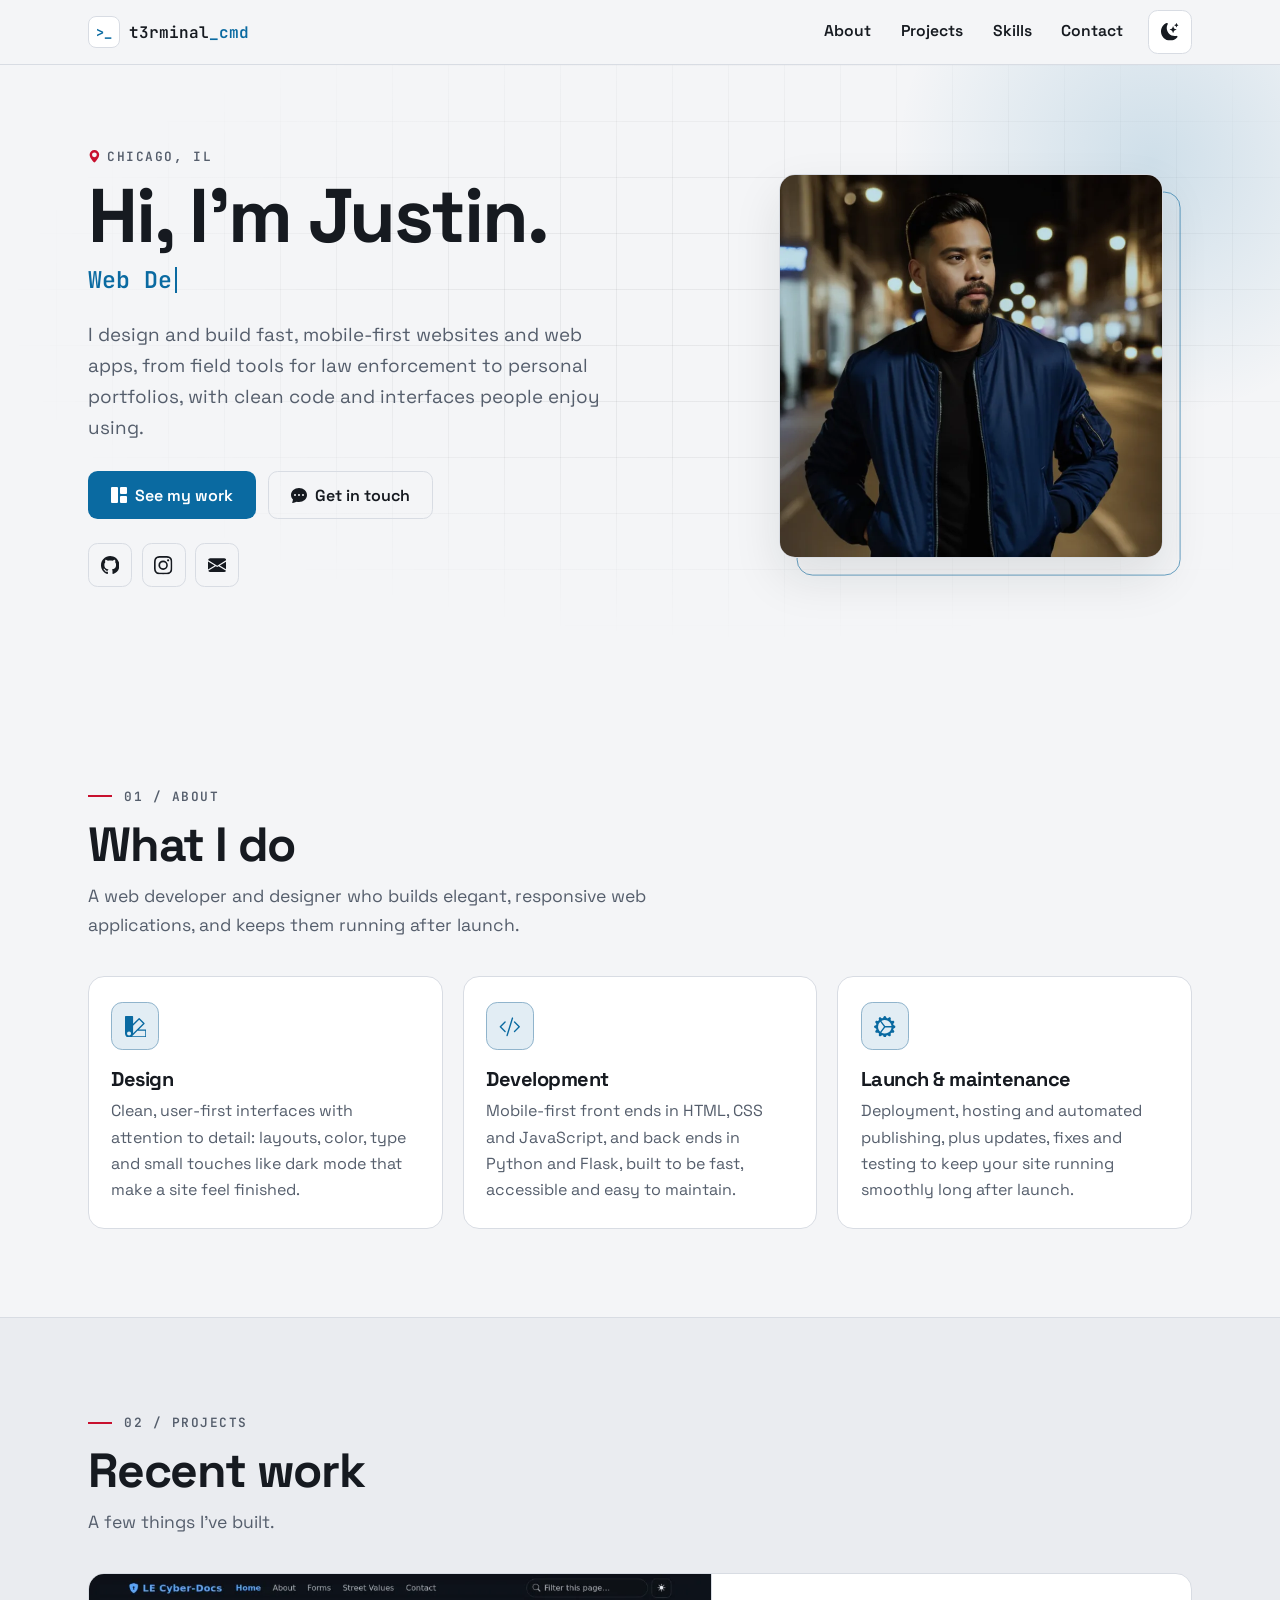
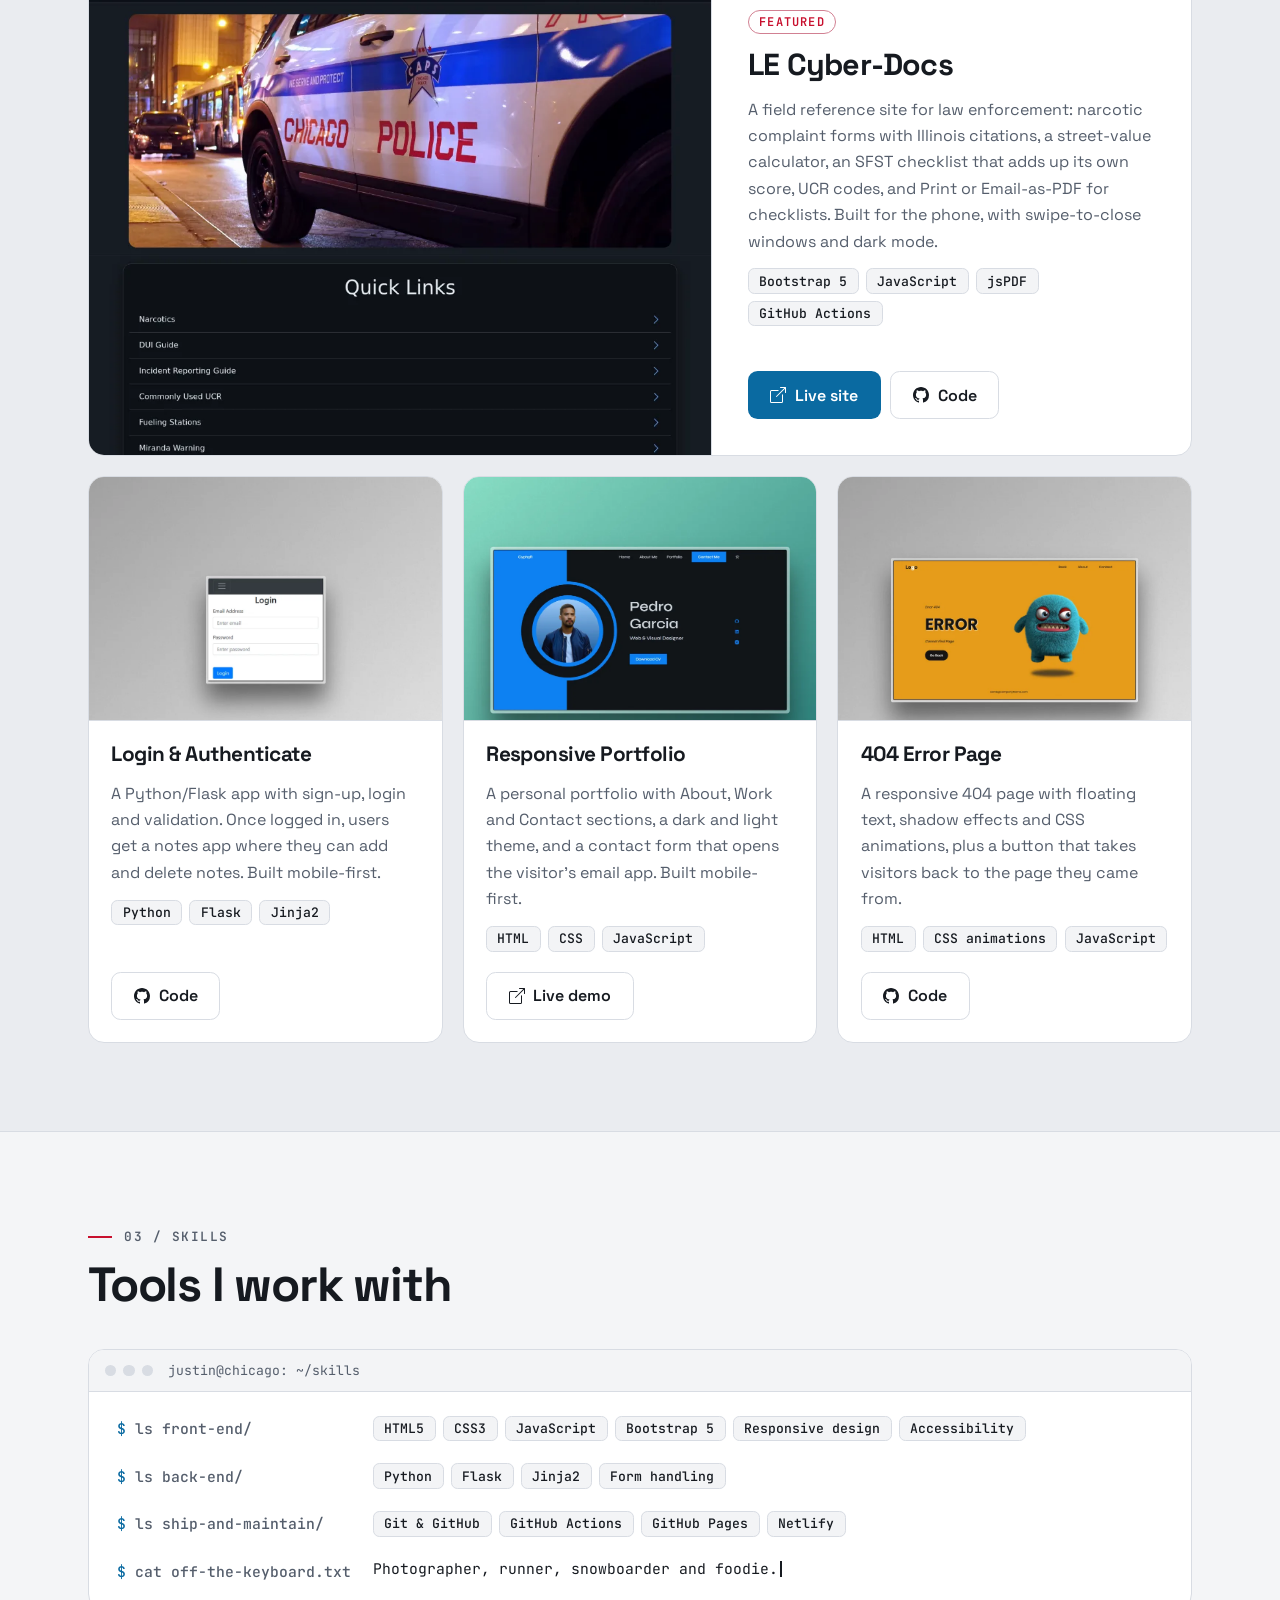
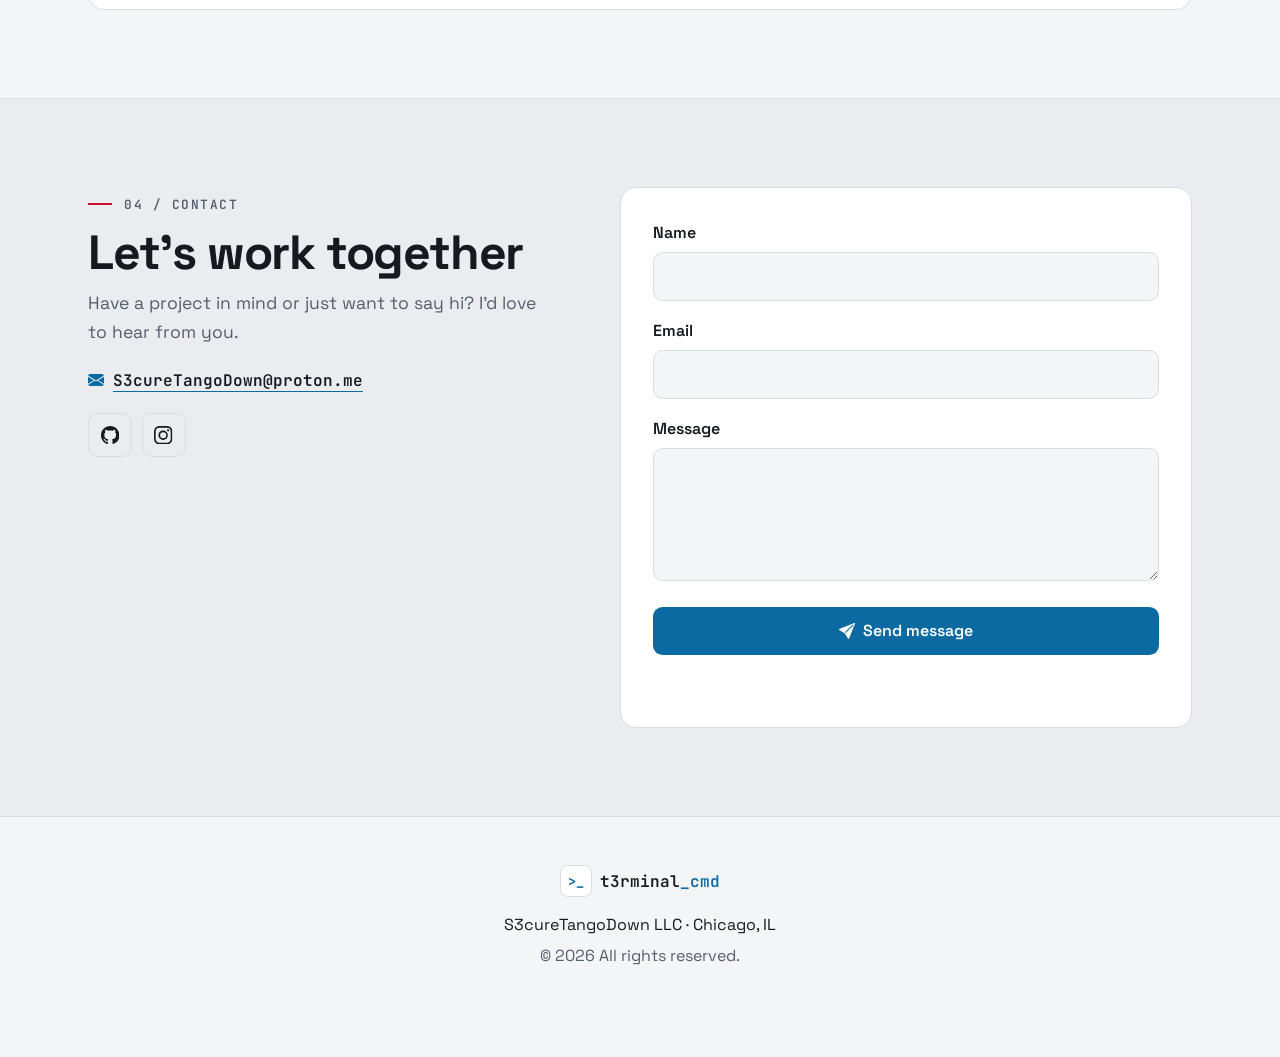
==== commit 00ebac3e: "Change the name on the portfolio to Justin Update the page title, description, social preview title," ====
--- a/index.html
+++ b/index.html
@@ -4,11 +4,11 @@
 <head>
   <meta charset="UTF-8">
   <meta name="viewport" content="width=device-width, initial-scale=1">
-  <title>Pedro | Web Developer &amp; Designer</title>
-  <meta name="description" content="Pedro, a Chicago web developer and designer building fast, mobile-first websites and web apps.">
+  <title>Justin | Web Developer &amp; Designer</title>
+  <meta name="description" content="Justin, a Chicago web developer and designer building fast, mobile-first websites and web apps.">
   <meta name="theme-color" content="#0c0f14">
   <!-- SOCIAL PREVIEW -->
-  <meta property="og:title" content="Pedro | Web Developer & Designer">
+  <meta property="og:title" content="Justin | Web Developer & Designer">
   <meta property="og:description" content="Fast, mobile-first websites and web apps from Chicago.">
   <meta property="og:image" content="https://t3rminal-cmd.github.io/Portfolio-Bootstrap/assets/img/hero.webp">
   <meta property="og:url" content="https://t3rminal-cmd.github.io/Portfolio-Bootstrap/">
@@ -89,7 +89,7 @@
       <div class="container hero-grid">
         <div class="hero-copy">
           <p class="eyebrow"><svg class="i" aria-hidden="true"><use href="#i-geo-alt-fill"/></svg>Chicago, IL</p>
-          <h1 class="hero-title">Hi, I'm Pedro.</h1>
+          <h1 class="hero-title">Hi, I'm Justin.</h1>
           <p class="hero-role">
             <span class="visually-hidden">Web developer, designer, photographer, runner, snowboarder and foodie.</span>
             <span aria-hidden="true"><span id="typing-animation">Web Developer</span><span class="caret"></span></span>
@@ -114,7 +114,7 @@
         </div>
 
         <figure class="hero-photo">
-          <img src="assets/img/hero.webp" width="720" height="720" alt="Pedro standing on a city street at night">
+          <img src="assets/img/hero.webp" width="720" height="720" alt="Portrait on a city street at night">
         </figure>
       </div>
     </section>
@@ -245,7 +245,7 @@
         <div class="terminal">
           <div class="terminal-bar" aria-hidden="true">
             <span></span><span></span><span></span>
-            <p>pedro@chicago: ~/skills</p>
+            <p>justin@chicago: ~/skills</p>
           </div>
           <div class="terminal-body">
             <div class="skill-row">
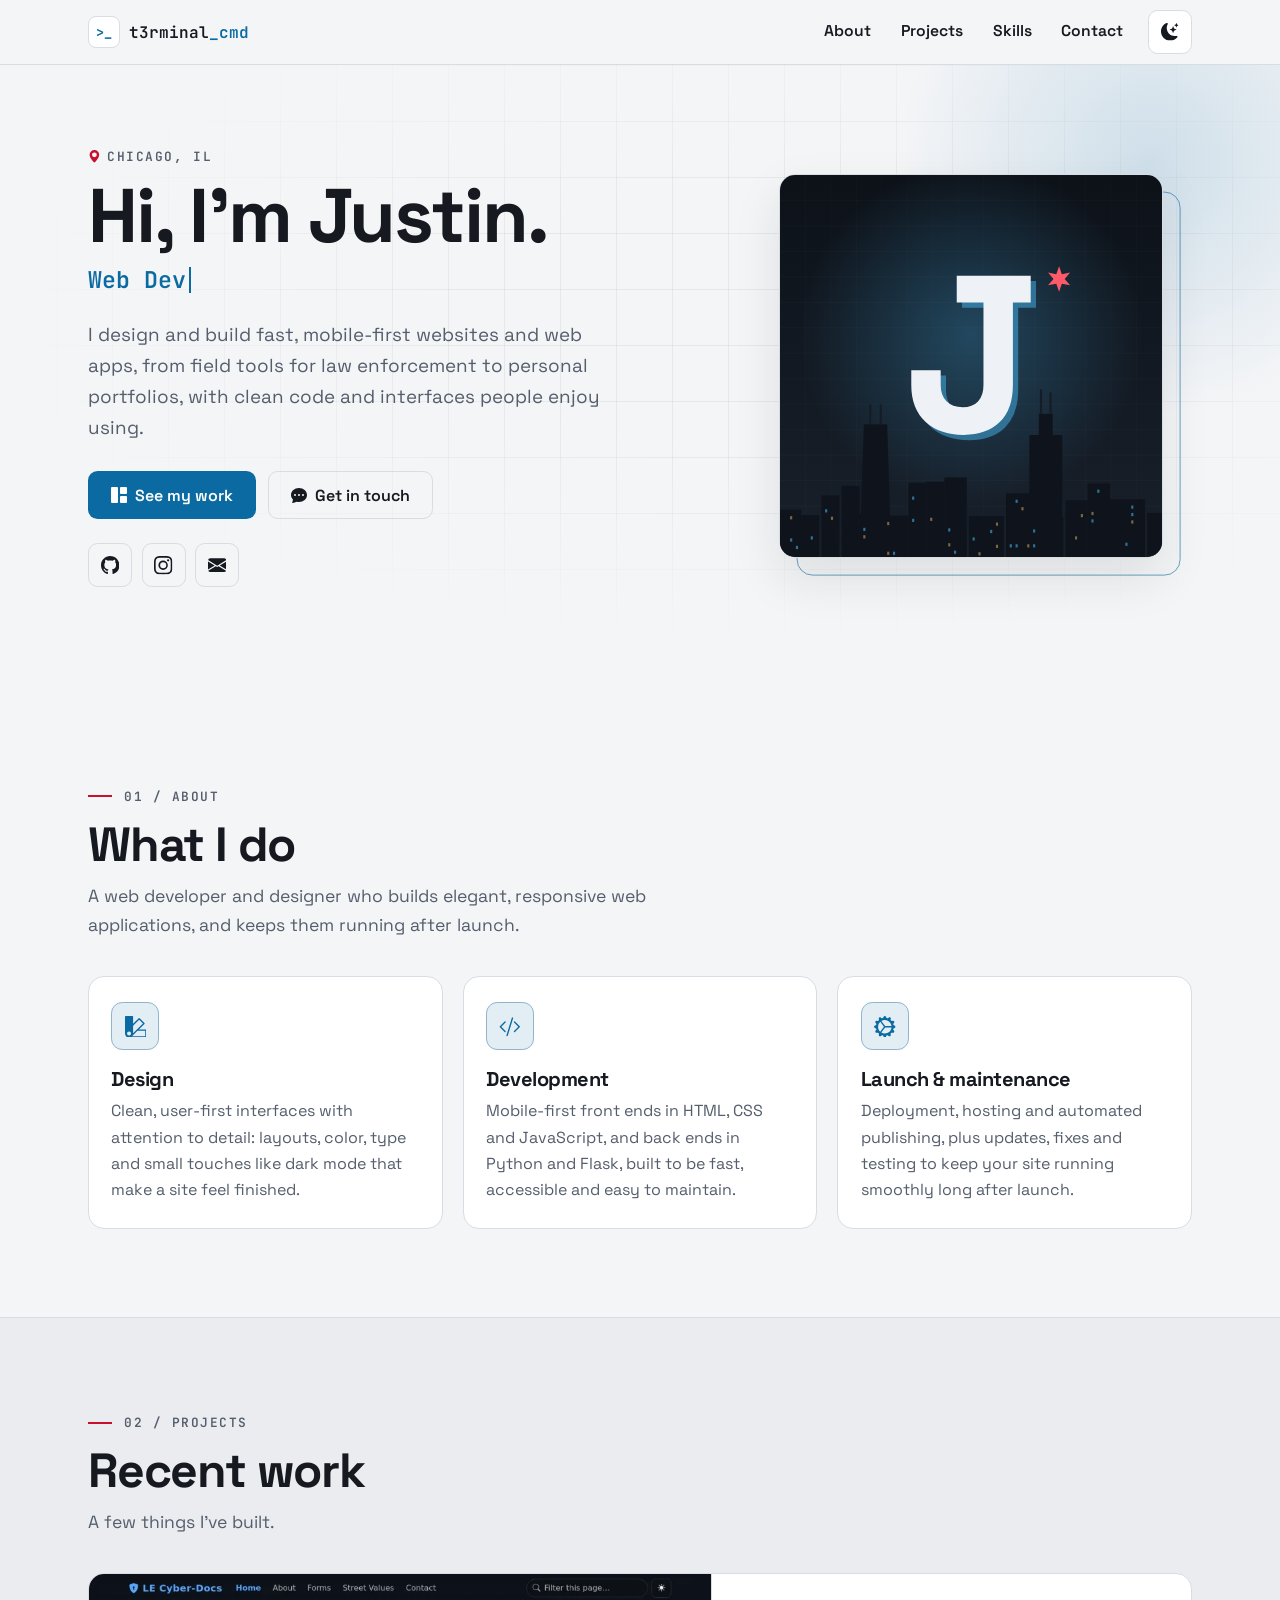
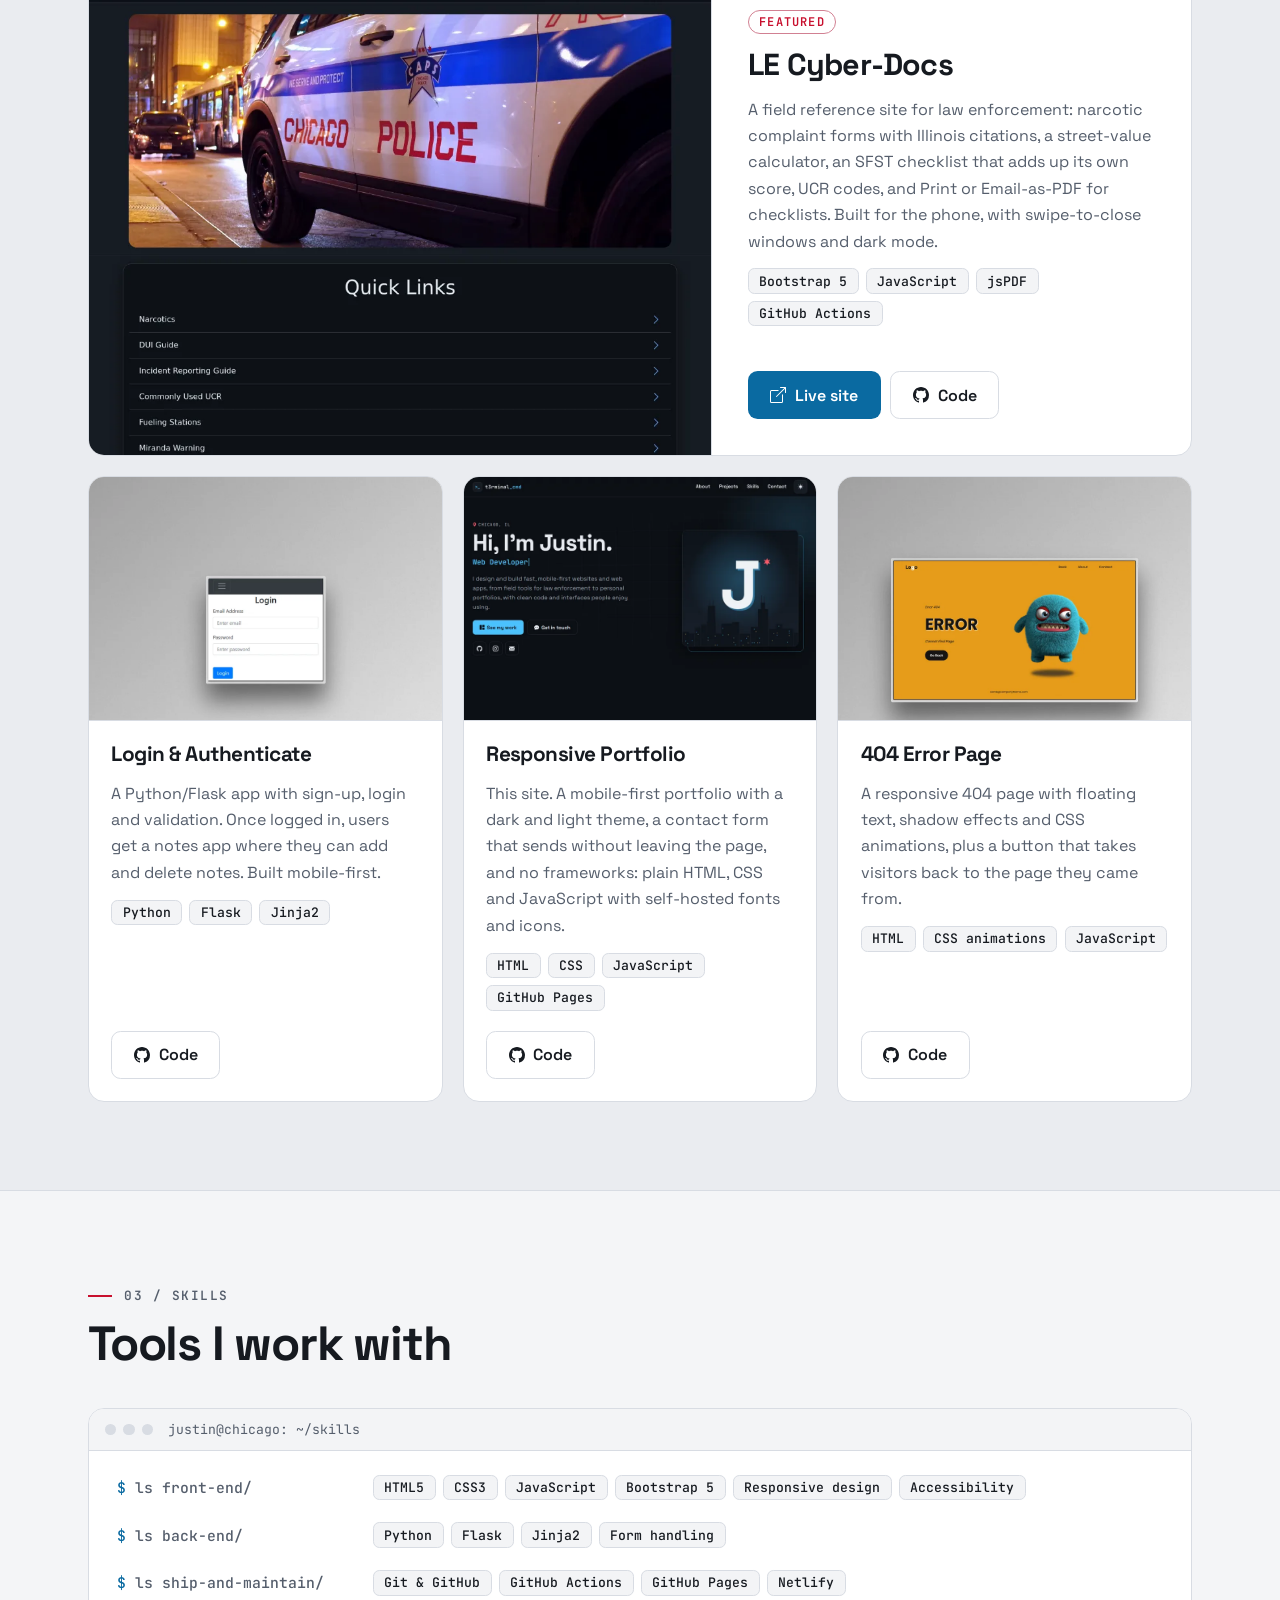
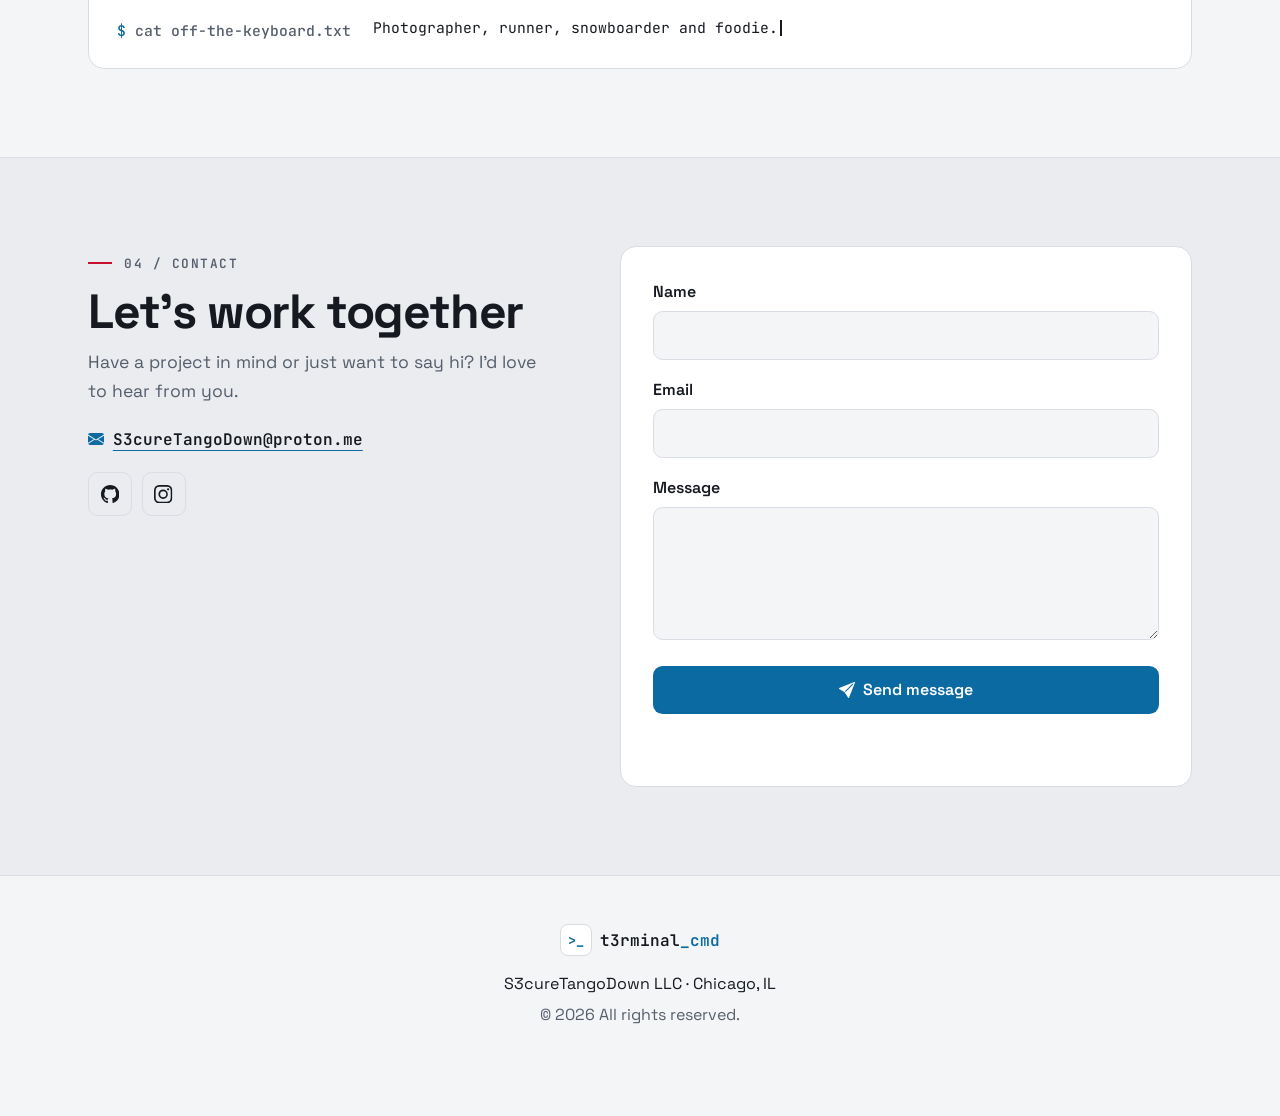
==== commit 2885f4e9: "Replace the hero photo with a J monogram and rework the portfolio card - New avatar: the letter J ov" ====
--- a/index.html
+++ b/index.html
@@ -10,7 +10,10 @@
   <!-- SOCIAL PREVIEW -->
   <meta property="og:title" content="Justin | Web Developer & Designer">
   <meta property="og:description" content="Fast, mobile-first websites and web apps from Chicago.">
-  <meta property="og:image" content="https://t3rminal-cmd.github.io/Portfolio-Bootstrap/assets/img/hero.webp">
+  <meta property="og:image" content="https://t3rminal-cmd.github.io/Portfolio-Bootstrap/assets/img/og-image.png">
+  <meta property="og:image:width" content="1200">
+  <meta property="og:image:height" content="630">
+  <meta name="twitter:card" content="summary_large_image">
   <meta property="og:url" content="https://t3rminal-cmd.github.io/Portfolio-Bootstrap/">
   <!-- THEME: set before first paint so there's no flash of the wrong theme.
        Dark is the default; a saved choice or a light device setting wins. -->
@@ -114,7 +117,7 @@
         </div>
 
         <figure class="hero-photo">
-          <img src="assets/img/hero.webp" width="720" height="720" alt="Portrait on a city street at night">
+          <img src="assets/img/avatar.svg" width="720" height="720" alt="Justin's monogram: the letter J over the Chicago skyline at night">
         </figure>
       </div>
     </section>
@@ -201,17 +204,17 @@
           </article>
           <article class="card project">
             <div class="project-media">
-              <img src="assets/img/portfolio.webp" width="960" height="737" loading="lazy" alt="Dark-theme personal portfolio home page">
+              <img src="assets/img/portfolio.webp" width="960" height="600" loading="lazy" alt="This portfolio's home page in dark mode">
             </div>
             <div class="project-body">
               <h3>Responsive Portfolio</h3>
-              <p>A personal portfolio with About, Work and Contact sections, a dark and light theme, and a contact
-                form that opens the visitor's email app. Built mobile-first.</p>
+              <p>This site. A mobile-first portfolio with a dark and light theme, a contact form that sends without
+                leaving the page, and no frameworks: plain HTML, CSS and JavaScript with self-hosted fonts and icons.</p>
               <ul class="chips" aria-label="Built with">
-                <li>HTML</li><li>CSS</li><li>JavaScript</li>
+                <li>HTML</li><li>CSS</li><li>JavaScript</li><li>GitHub Pages</li>
               </ul>
               <div class="project-links">
-                <a class="btn btn-ghost" href="https://portfolio-pgarcia.netlify.app" target="_blank" rel="noopener"><svg class="i" aria-hidden="true"><use href="#i-box-arrow-up-right"/></svg>Live demo</a>
+                <a class="btn btn-ghost" href="https://github.com/t3rminal-cmd/Portfolio-Bootstrap" target="_blank" rel="noopener"><svg class="i" aria-hidden="true"><use href="#i-github"/></svg>Code</a>
               </div>
             </div>
           </article>
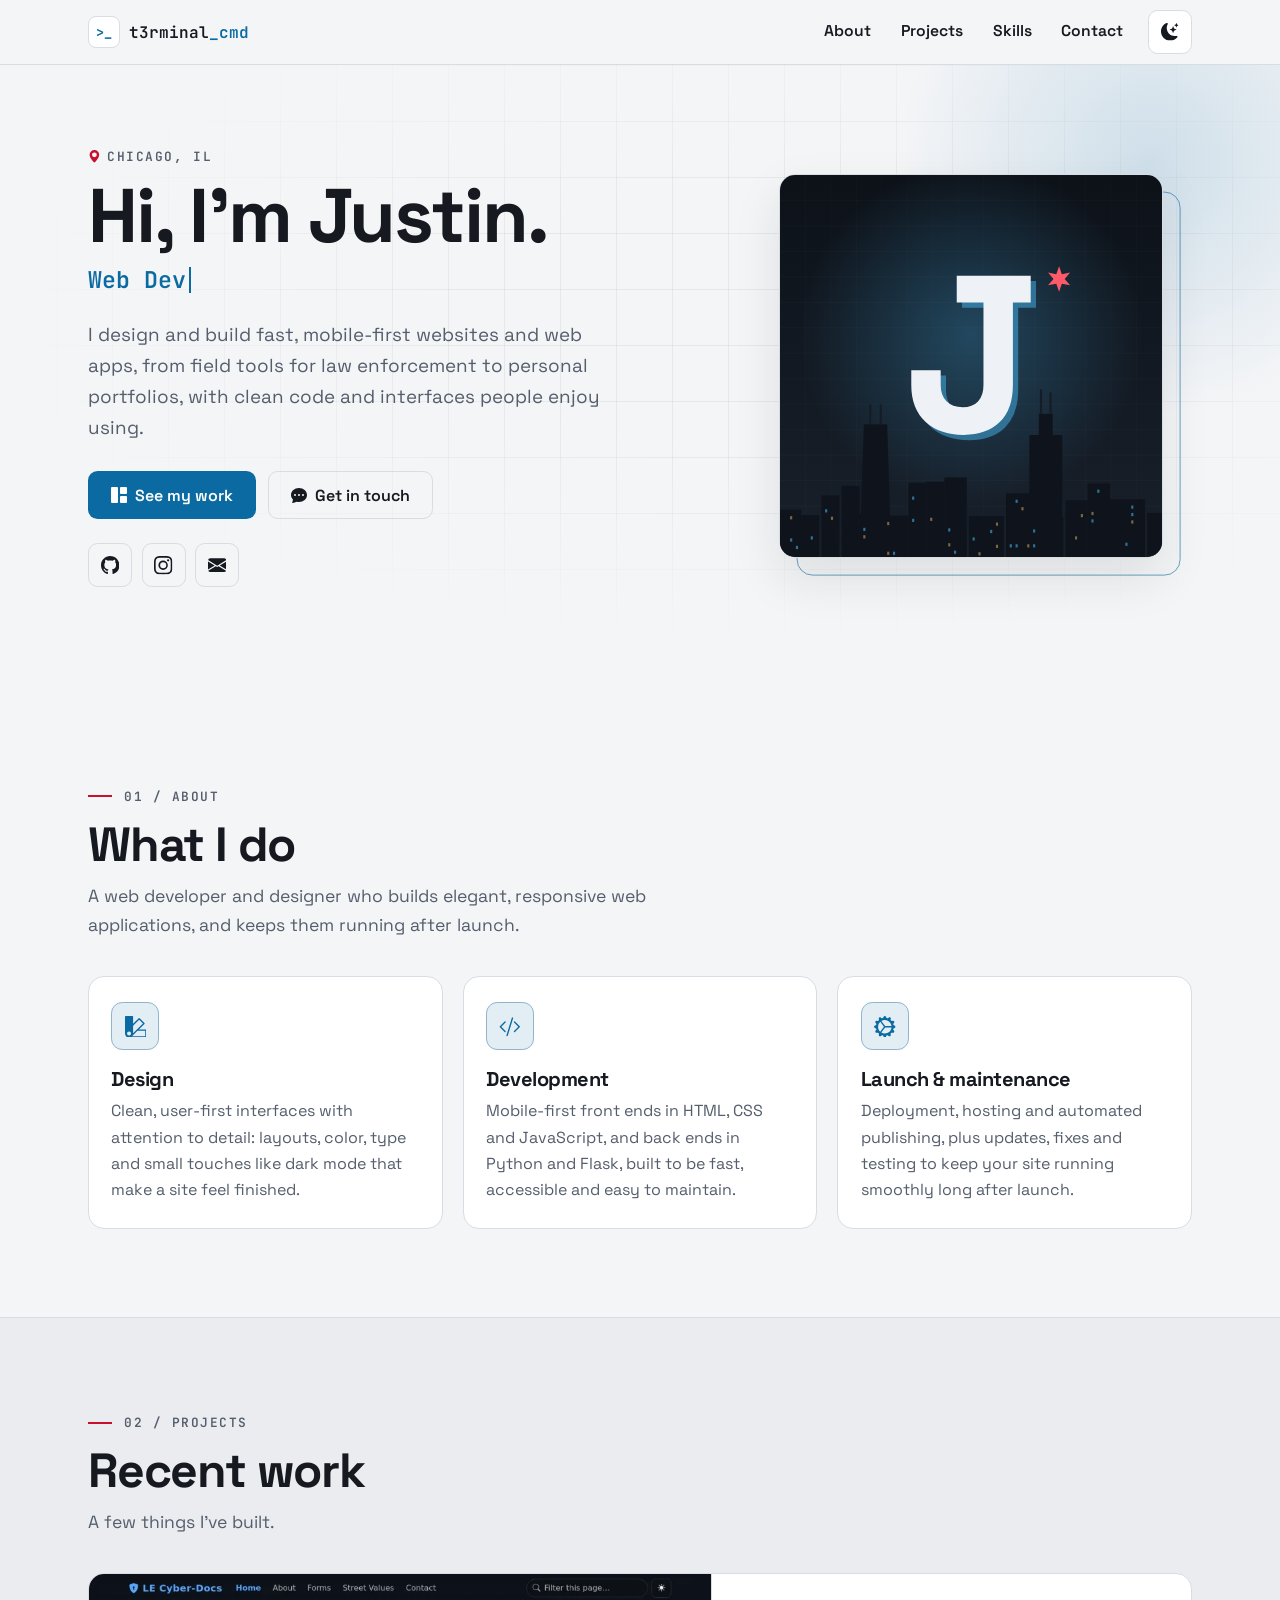
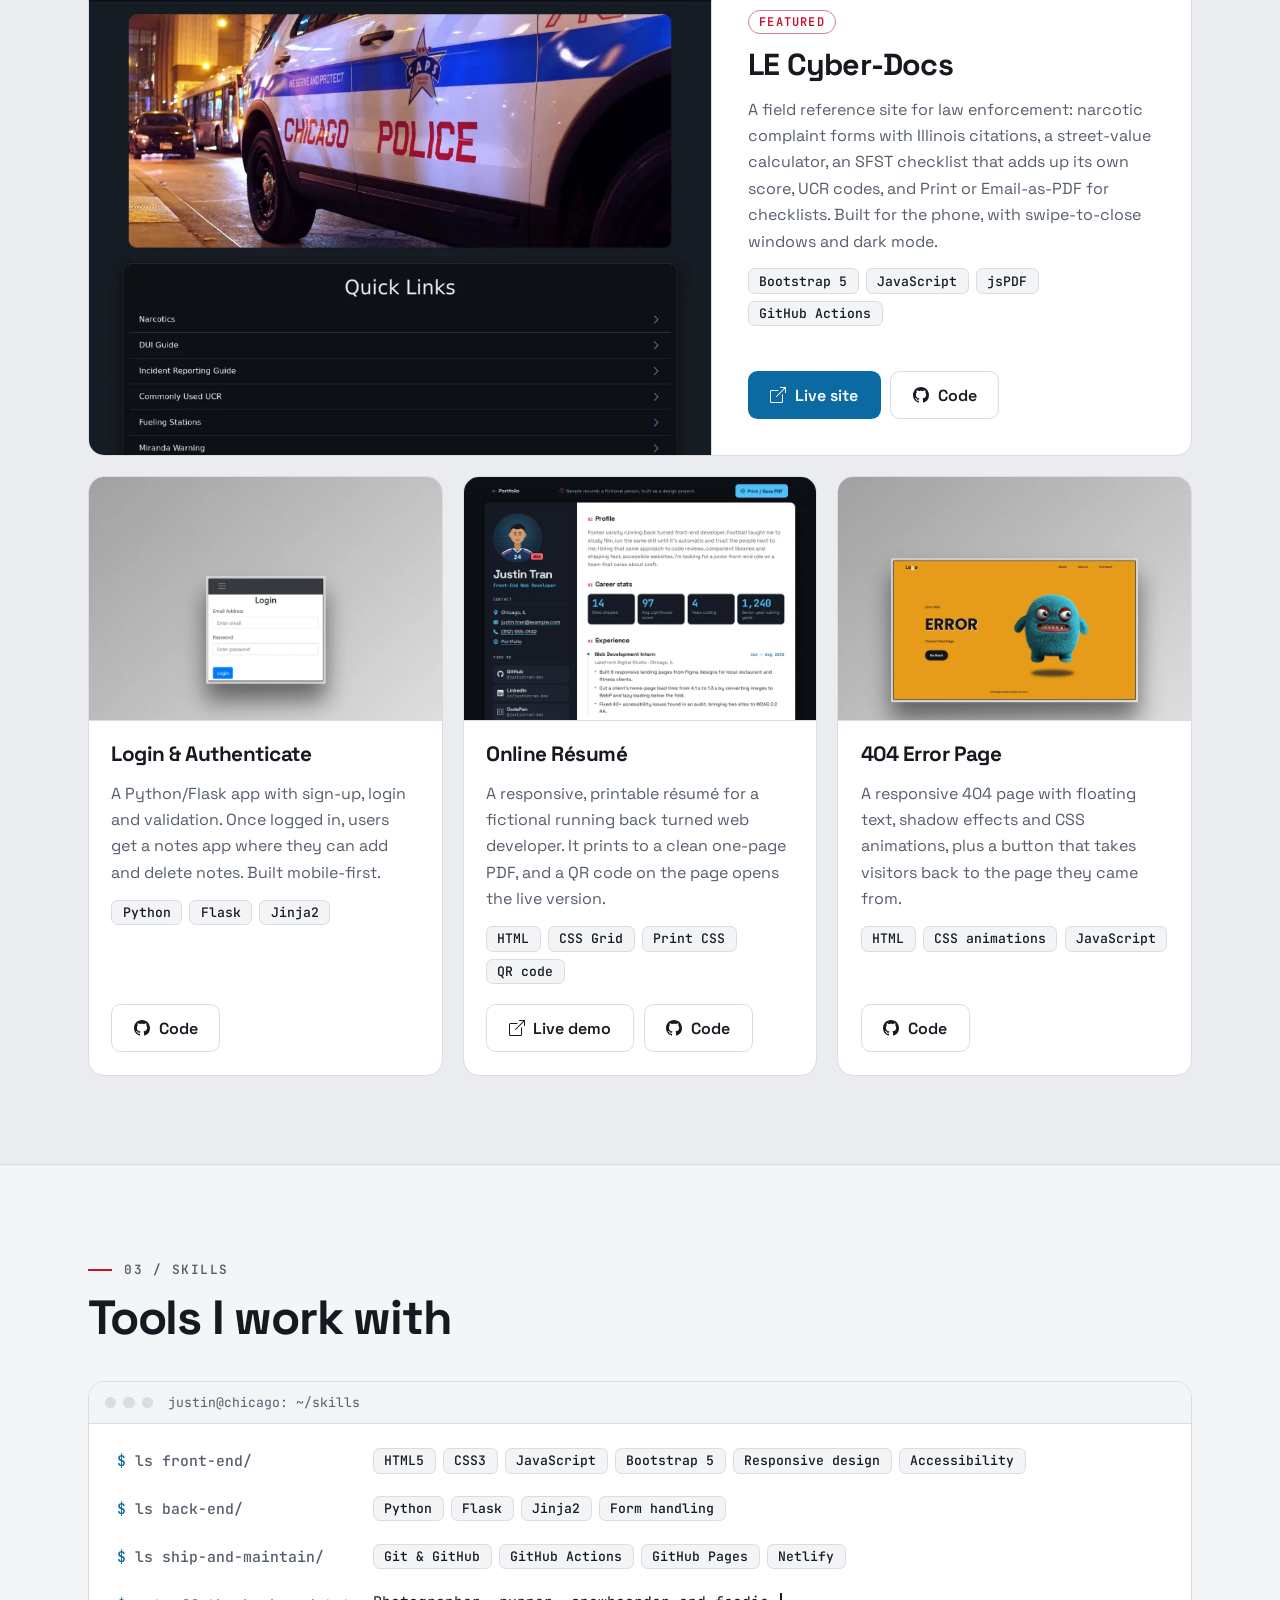
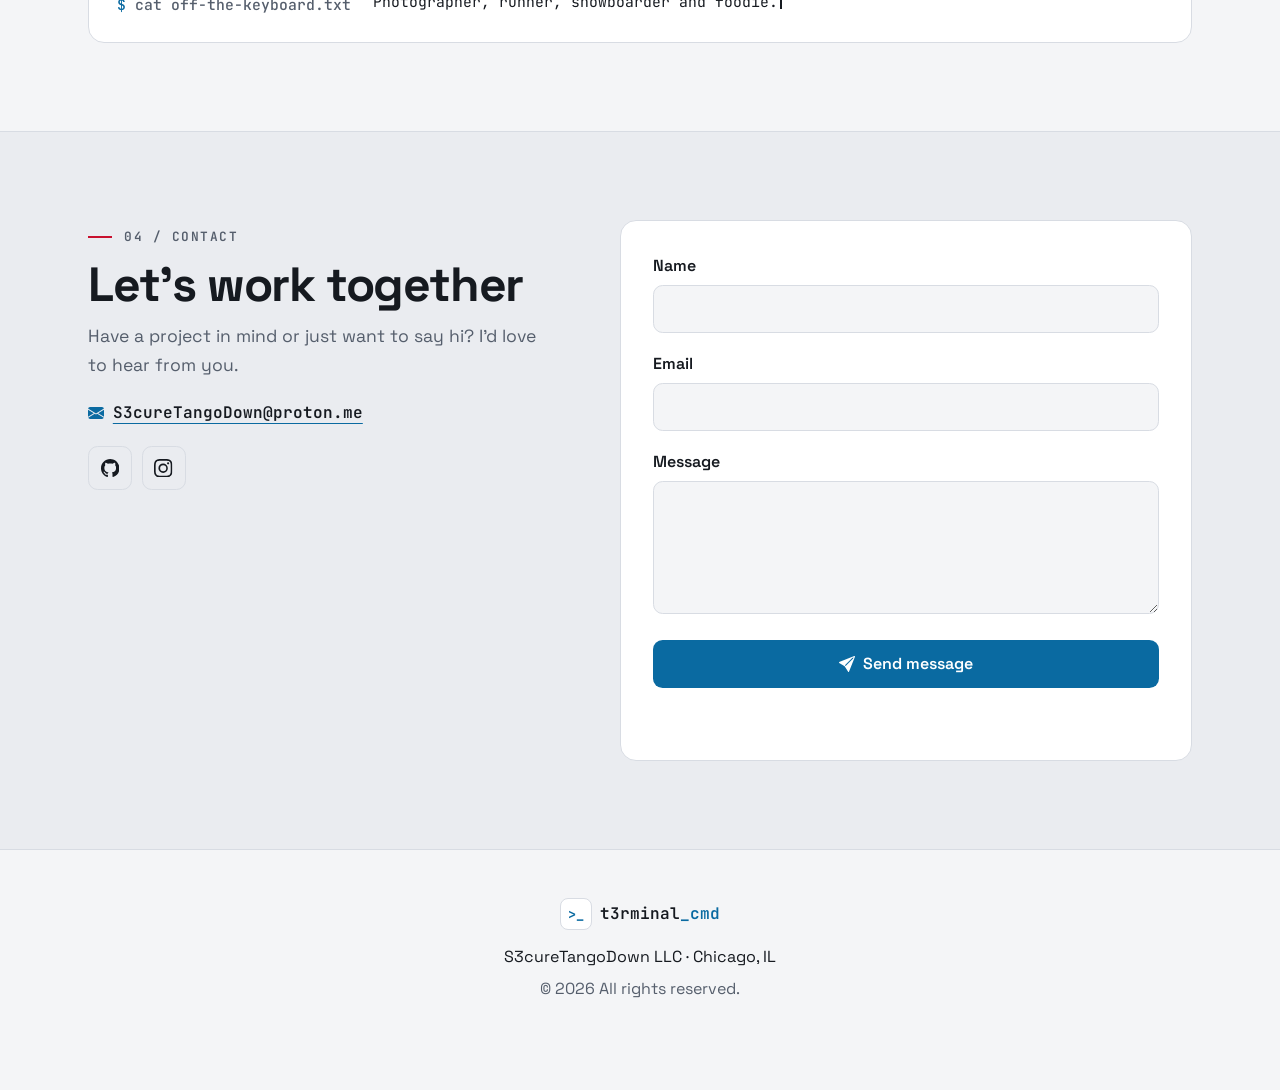
==== commit 81b1befe: "Replace the Responsive Portfolio card with a sample online résumé - New /resume/ page: a responsive," ====
--- a/index.html
+++ b/index.html
@@ -204,17 +204,18 @@
           </article>
           <article class="card project">
             <div class="project-media">
-              <img src="assets/img/portfolio.webp" width="960" height="600" loading="lazy" alt="This portfolio's home page in dark mode">
+              <img src="assets/img/resume.webp" width="960" height="600" loading="lazy" alt="Online résumé with a dark sidebar, career stats scoreboard and QR code">
             </div>
             <div class="project-body">
-              <h3>Responsive Portfolio</h3>
-              <p>This site. A mobile-first portfolio with a dark and light theme, a contact form that sends without
-                leaving the page, and no frameworks: plain HTML, CSS and JavaScript with self-hosted fonts and icons.</p>
+              <h3>Online Résumé</h3>
+              <p>A responsive, printable résumé for a fictional running back turned web developer. It prints to a
+                clean one-page PDF, and a QR code on the page opens the live version.</p>
               <ul class="chips" aria-label="Built with">
-                <li>HTML</li><li>CSS</li><li>JavaScript</li><li>GitHub Pages</li>
+                <li>HTML</li><li>CSS Grid</li><li>Print CSS</li><li>QR code</li>
               </ul>
               <div class="project-links">
-                <a class="btn btn-ghost" href="https://github.com/t3rminal-cmd/Portfolio-Bootstrap" target="_blank" rel="noopener"><svg class="i" aria-hidden="true"><use href="#i-github"/></svg>Code</a>
+                <a class="btn btn-ghost" href="resume/"><svg class="i" aria-hidden="true"><use href="#i-box-arrow-up-right"/></svg>Live demo</a>
+                <a class="btn btn-ghost" href="https://github.com/t3rminal-cmd/Portfolio-Bootstrap/tree/main/resume" target="_blank" rel="noopener"><svg class="i" aria-hidden="true"><use href="#i-github"/></svg>Code</a>
               </div>
             </div>
           </article>
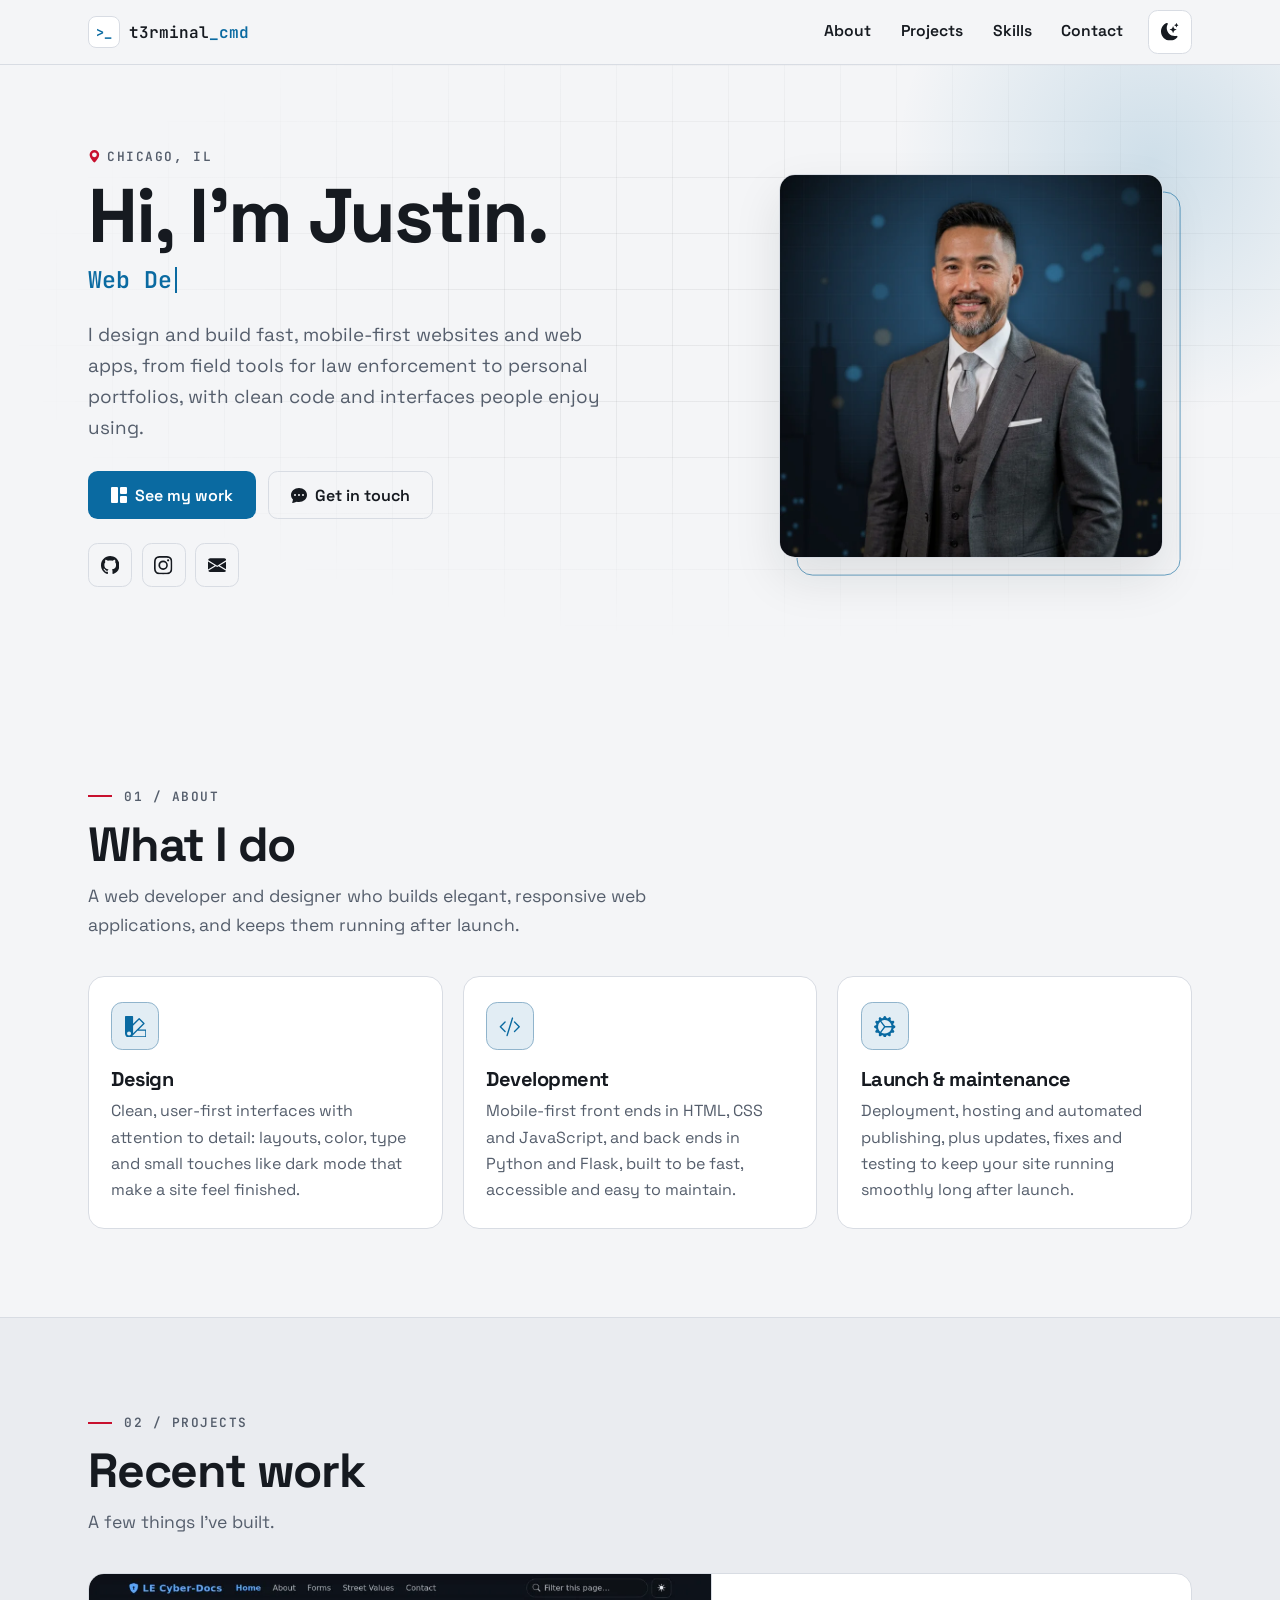
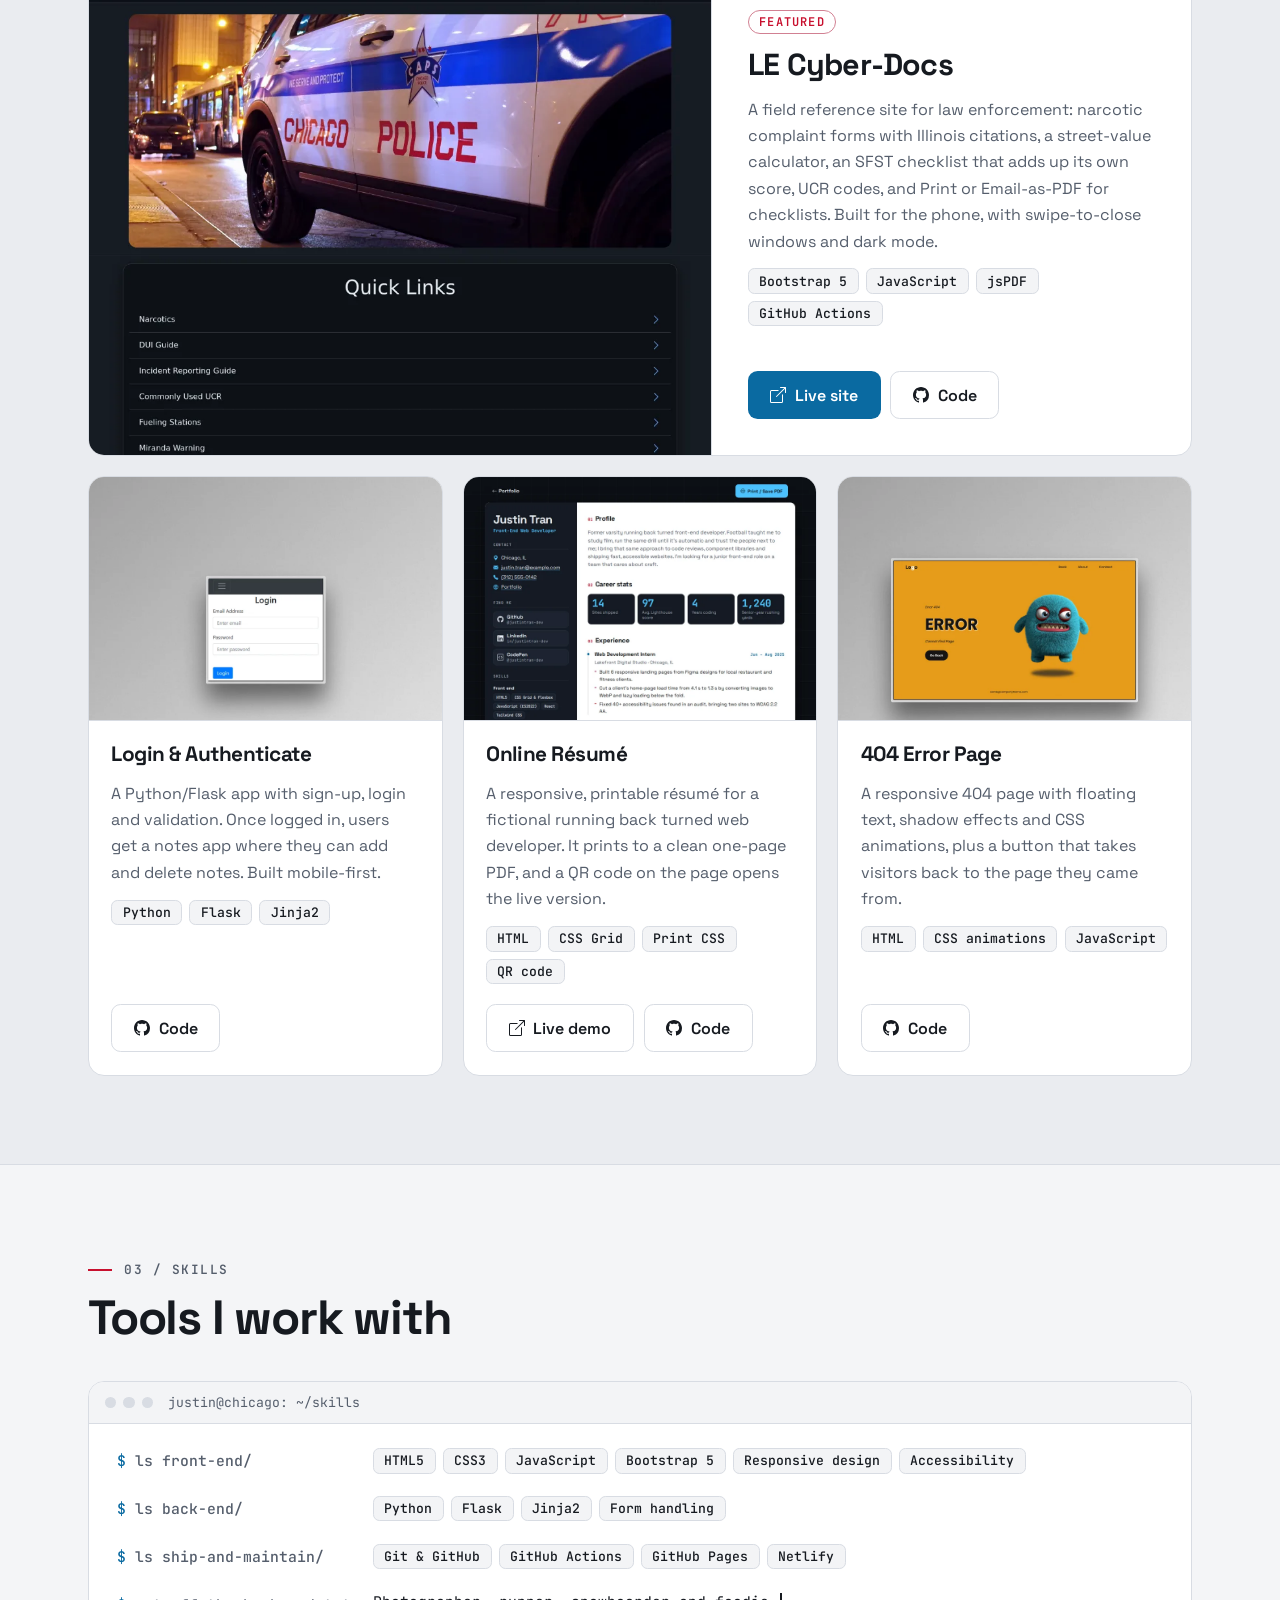
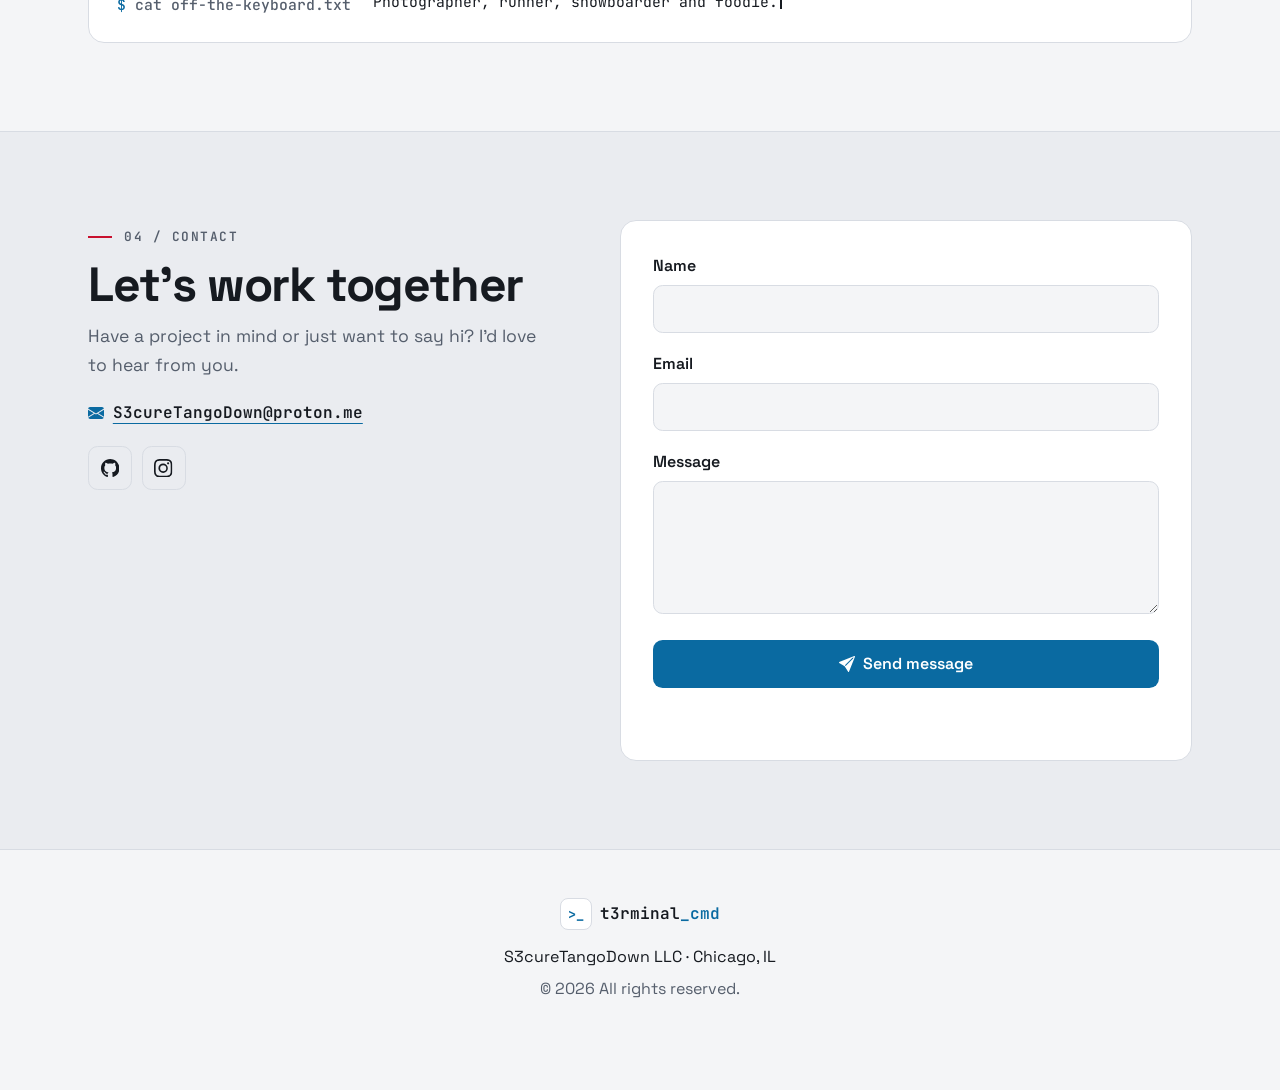
==== commit aed9f927: "Use Justin's photo in the hero; drop the résumé portrait and notice - Hero: the supplied photo of Ju" ====
--- a/index.html
+++ b/index.html
@@ -117,7 +117,7 @@
         </div>
 
         <figure class="hero-photo">
-          <img src="assets/img/avatar.svg" width="720" height="720" alt="Justin's monogram: the letter J over the Chicago skyline at night">
+          <img src="assets/img/justin.webp" width="800" height="800" alt="Justin, smiling, in a gray three-piece suit in front of a city skyline at night">
         </figure>
       </div>
     </section>
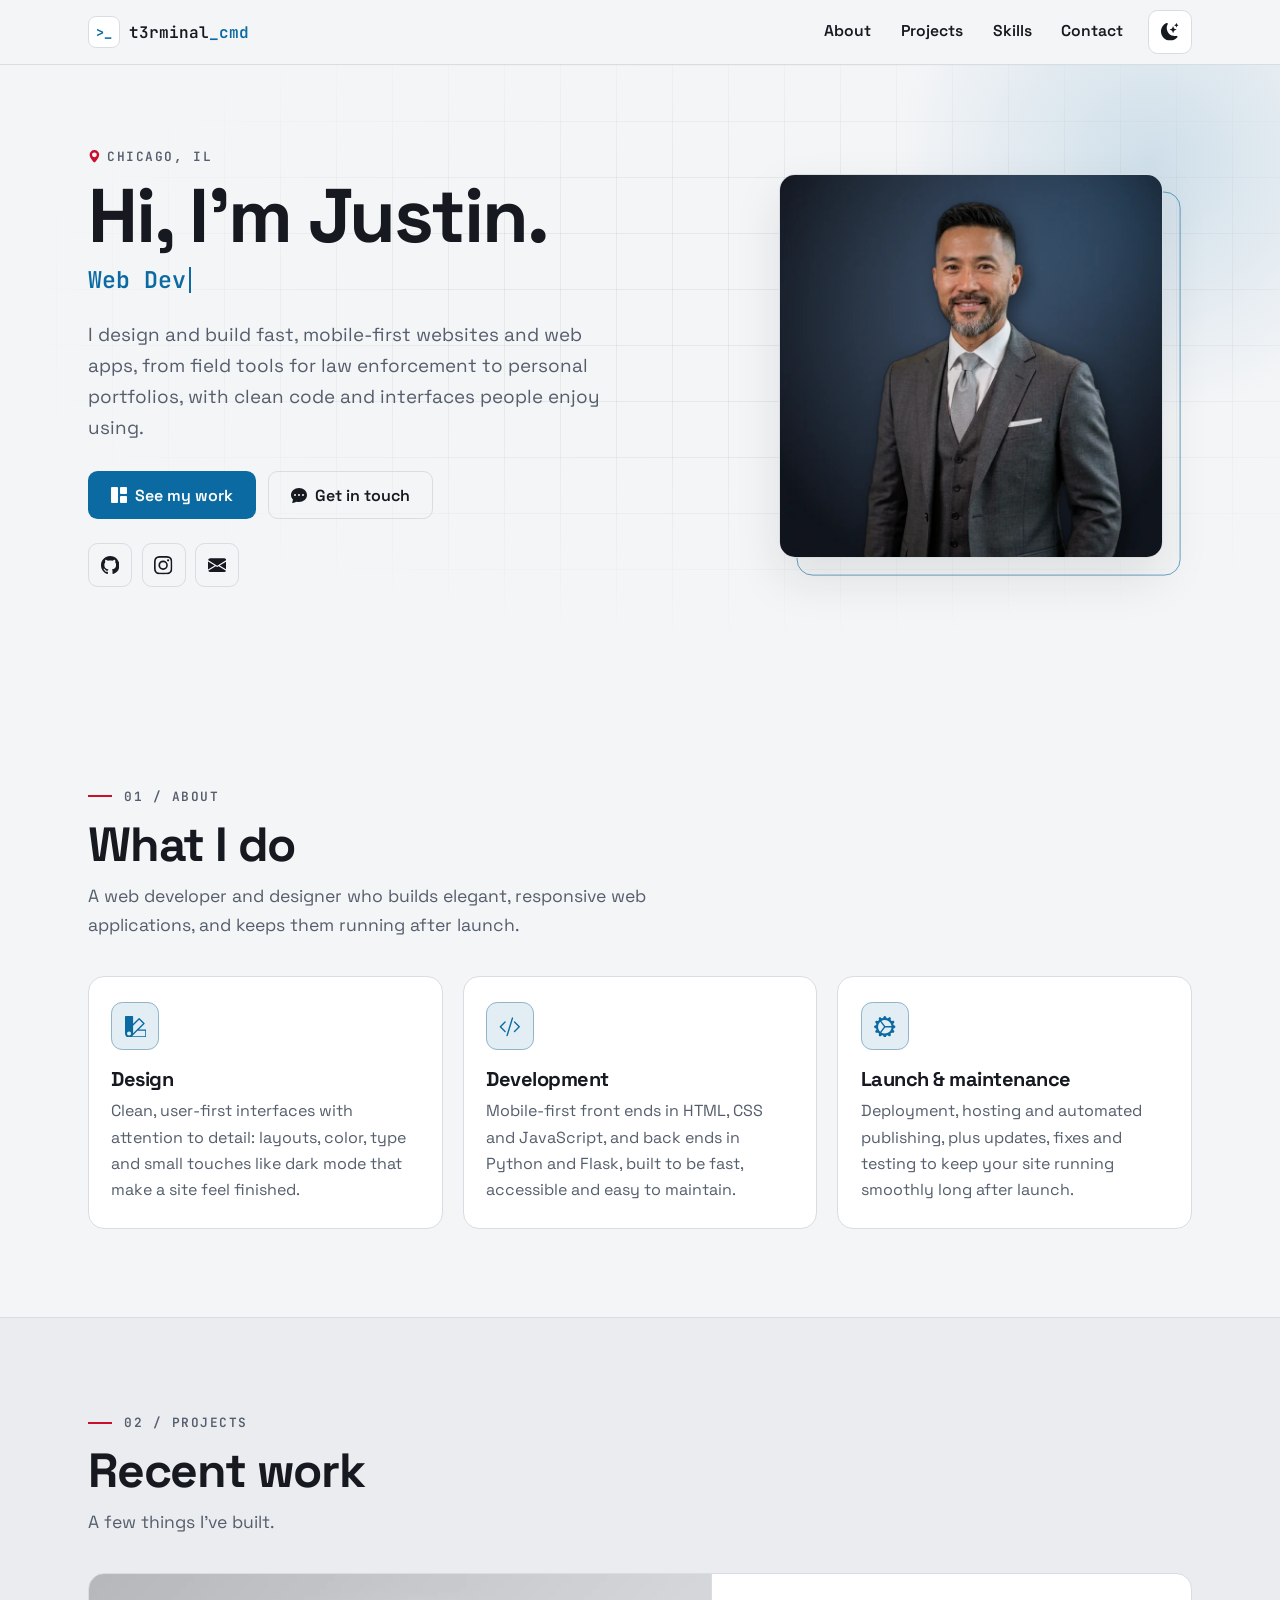
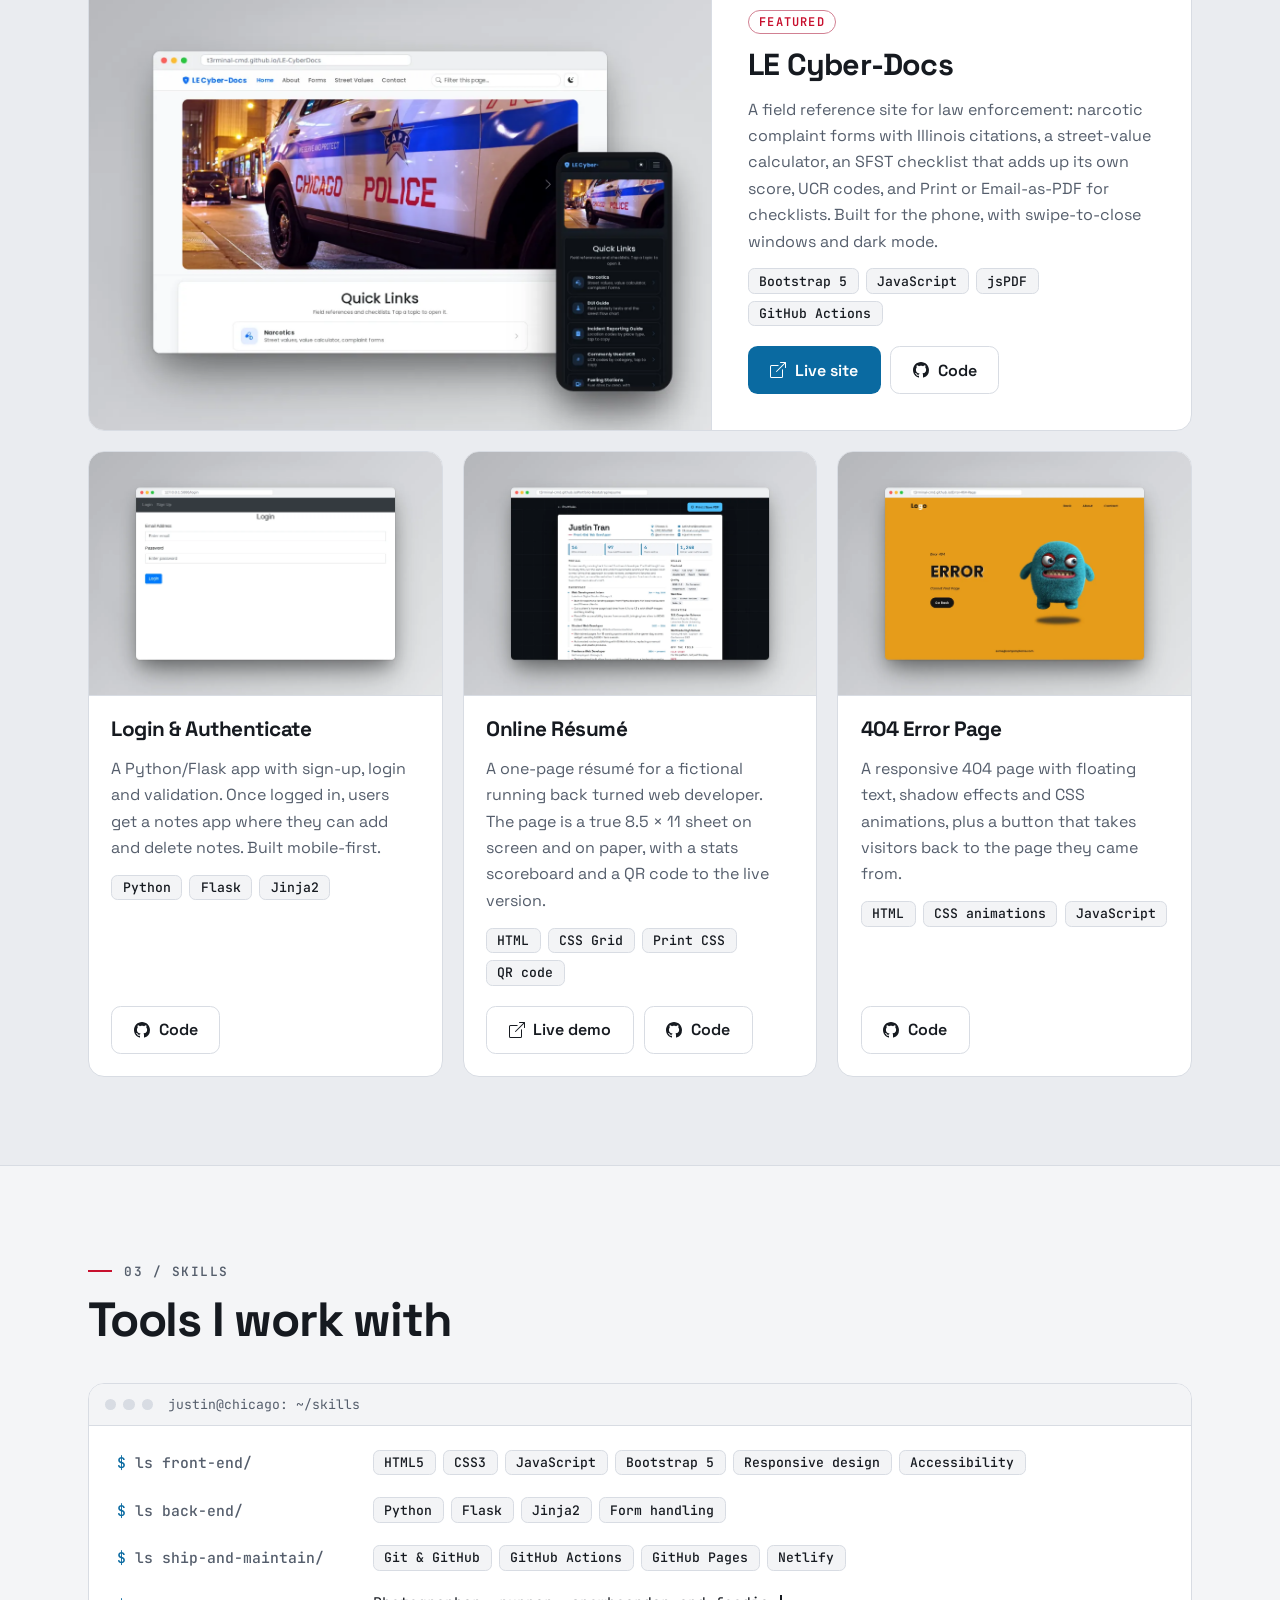
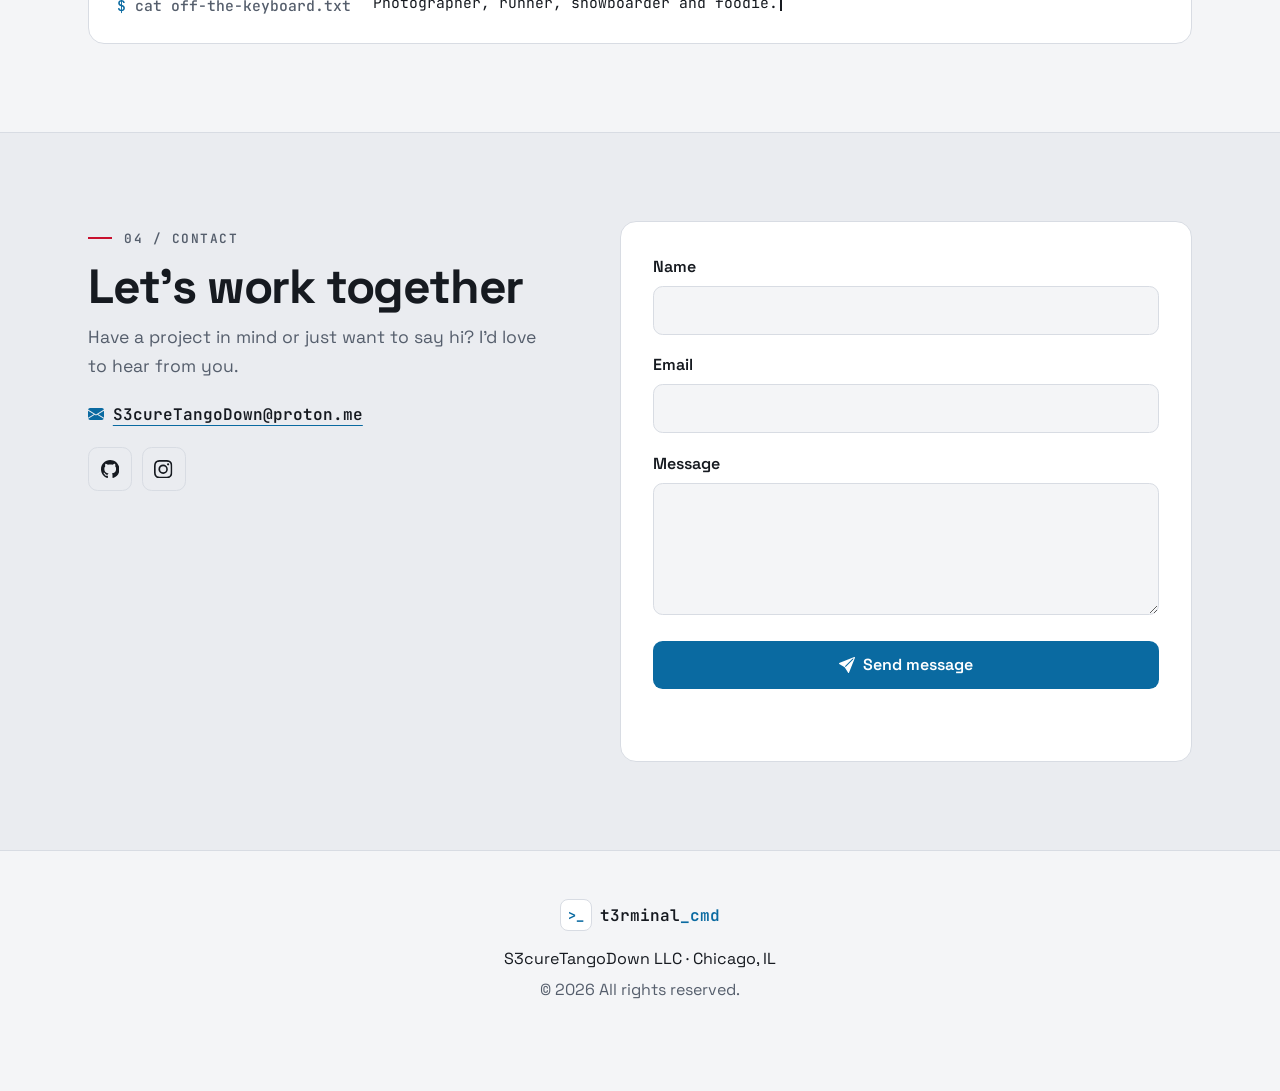
==== commit 9d420325: "Modernize project screenshots, hero photo and one-page résumé - Recent work: every project screensho" ====
--- a/index.html
+++ b/index.html
@@ -117,7 +117,7 @@
         </div>
 
         <figure class="hero-photo">
-          <img src="assets/img/justin.webp" width="800" height="800" alt="Justin, smiling, in a gray three-piece suit in front of a city skyline at night">
+          <img src="assets/img/justin.webp" width="800" height="800" alt="Justin, smiling, in a gray three-piece suit against a dark blue studio backdrop">
         </figure>
       </div>
     </section>
@@ -164,8 +164,8 @@
 
         <article class="card project project-featured">
           <div class="project-media">
-            <img src="assets/img/le-cyberdocs.webp" width="960" height="743" loading="lazy"
-              alt="LE Cyber-Docs home page with Quick Links, in dark mode">
+            <img src="assets/img/le-cyberdocs.webp" width="1440" height="990" loading="lazy"
+              alt="LE Cyber-Docs home page on a desktop browser in light mode, next to the phone layout in dark mode">
           </div>
           <div class="project-body">
             <span class="badge">Featured</span>
@@ -188,7 +188,7 @@
         <div class="card-grid projects-grid">
           <article class="card project">
             <div class="project-media">
-              <img src="assets/img/login.webp" width="960" height="743" loading="lazy" alt="Login screen of the Flask app">
+              <img src="assets/img/login.webp" width="1440" height="990" loading="lazy" alt="Login screen of the Flask app in a browser window">
             </div>
             <div class="project-body">
               <h3>Login &amp; Authenticate</h3>
@@ -204,12 +204,12 @@
           </article>
           <article class="card project">
             <div class="project-media">
-              <img src="assets/img/resume.webp" width="960" height="600" loading="lazy" alt="Online résumé with a dark sidebar, career stats scoreboard and QR code">
+              <img src="assets/img/resume.webp" width="1440" height="990" loading="lazy" alt="One-page online résumé with a career-stats scoreboard, in a browser window">
             </div>
             <div class="project-body">
               <h3>Online Résumé</h3>
-              <p>A responsive, printable résumé for a fictional running back turned web developer. It prints to a
-                clean one-page PDF, and a QR code on the page opens the live version.</p>
+              <p>A one-page résumé for a fictional running back turned web developer. The page is a true
+                8.5 × 11 sheet on screen and on paper, with a stats scoreboard and a QR code to the live version.</p>
               <ul class="chips" aria-label="Built with">
                 <li>HTML</li><li>CSS Grid</li><li>Print CSS</li><li>QR code</li>
               </ul>
@@ -221,7 +221,7 @@
           </article>
           <article class="card project">
             <div class="project-media">
-              <img src="assets/img/404error.webp" width="960" height="743" loading="lazy" alt="Orange 404 error page with a cartoon monster">
+              <img src="assets/img/404error.webp" width="1440" height="990" loading="lazy" alt="Orange 404 error page with a cartoon monster, in a browser window">
             </div>
             <div class="project-body">
               <h3>404 Error Page</h3>
--- a/assets/css/styles.css
+++ b/assets/css/styles.css
@@ -970,6 +970,7 @@
   .project-featured .project-media img {
     height: 100%;
     aspect-ratio: auto;
+    object-position: center;
   }
 
   .project-featured .project-body {
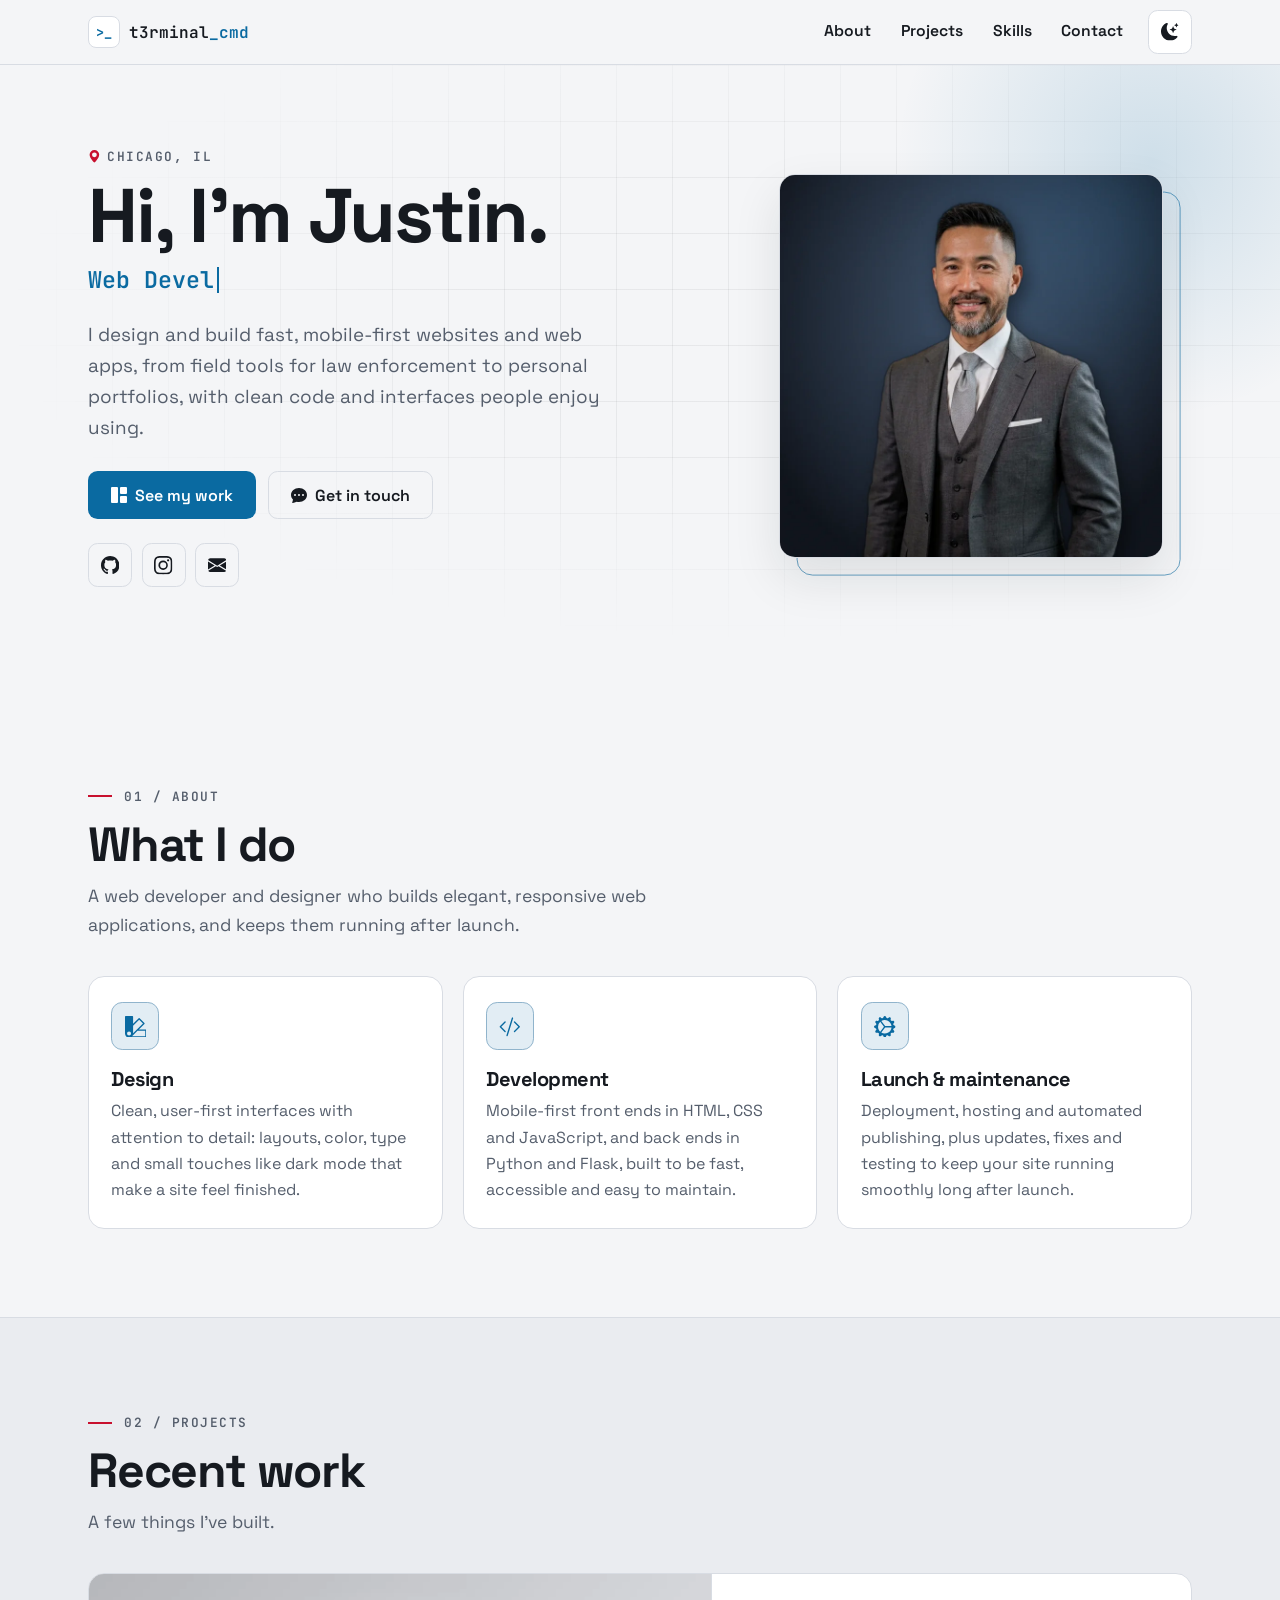
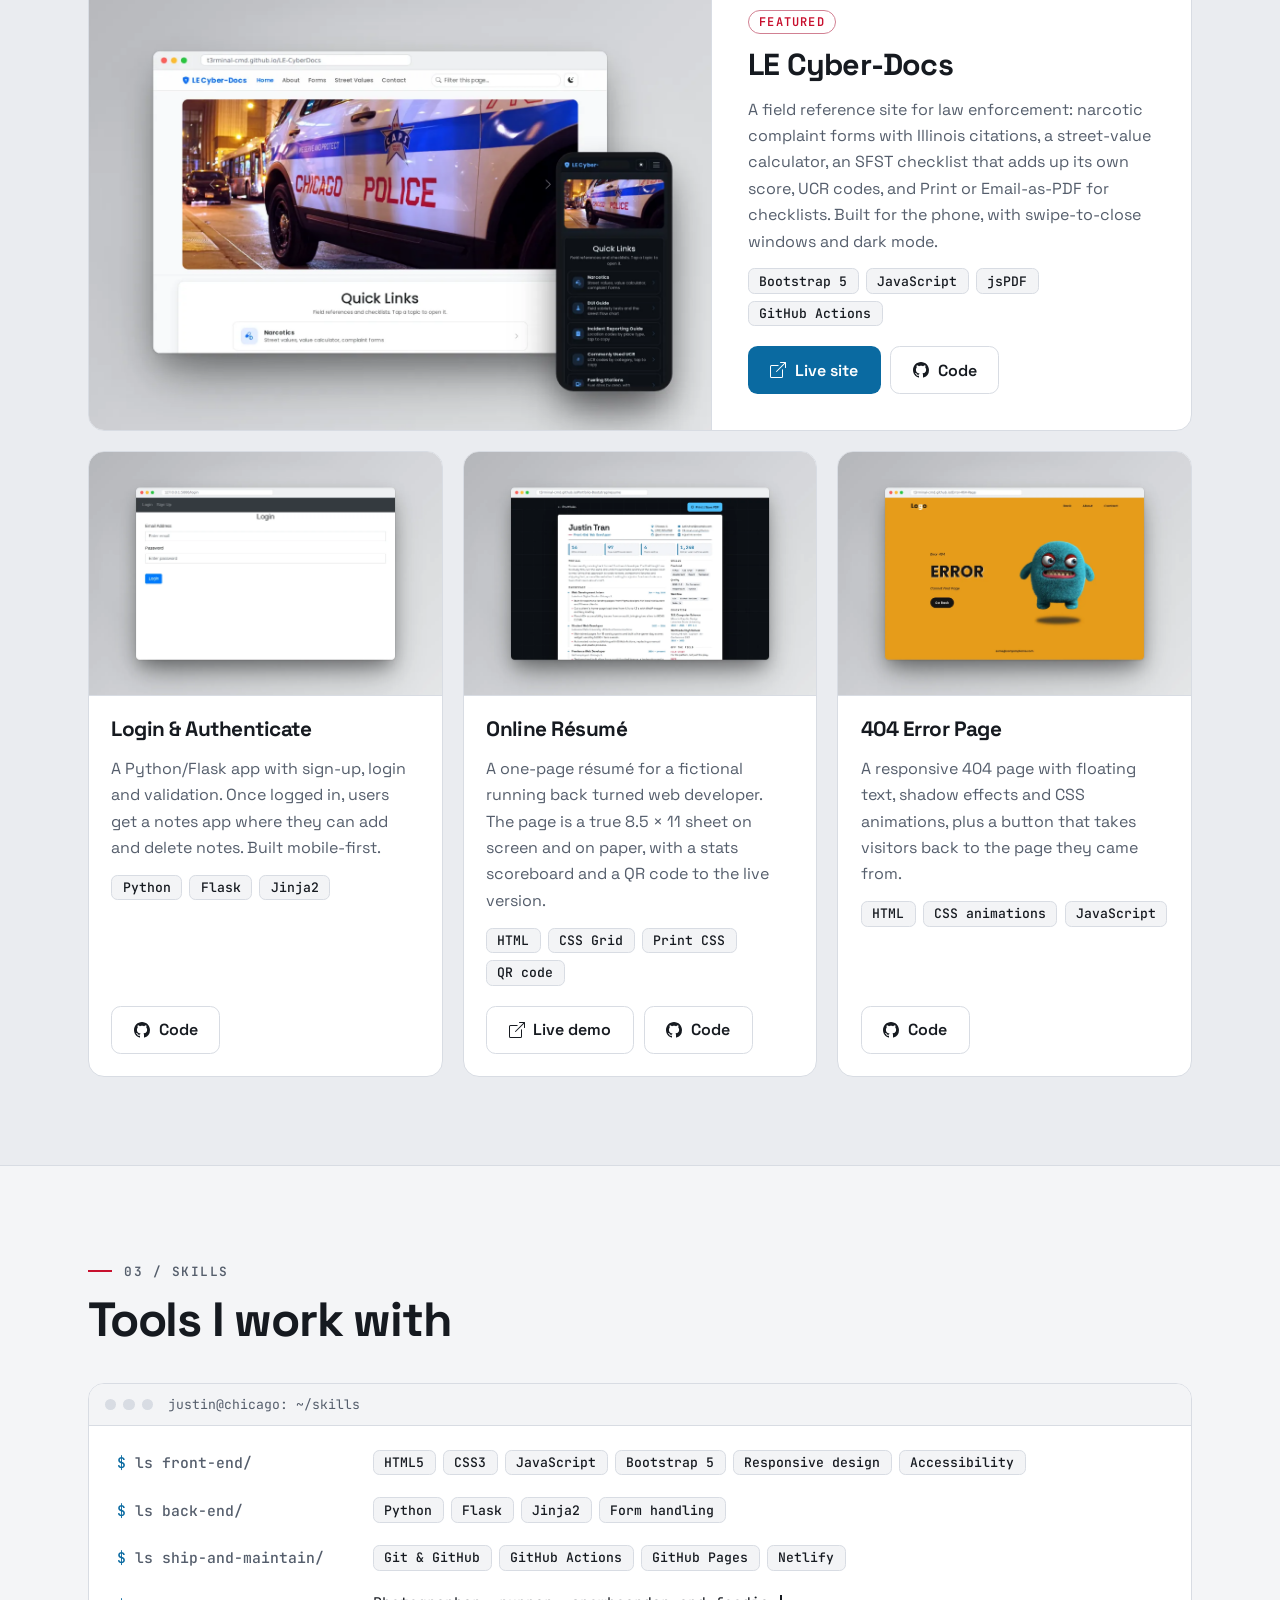
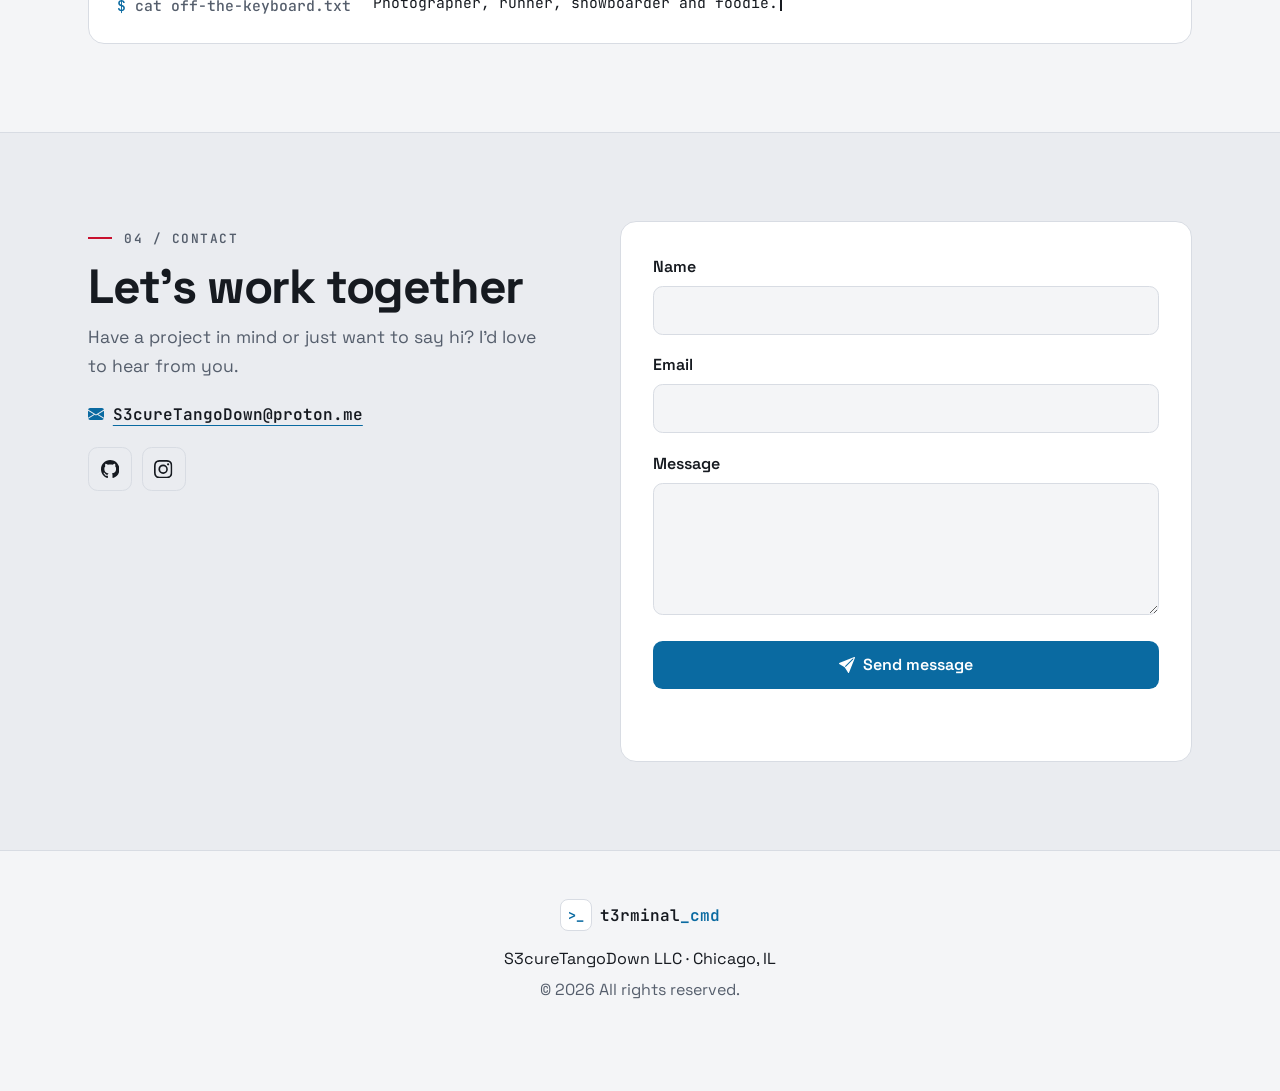
==== commit 34043089: "Rename updated images so browsers stop showing the cached old ones The new hero photo, project mocku" ====
--- a/index.html
+++ b/index.html
@@ -10,7 +10,7 @@
   <!-- SOCIAL PREVIEW -->
   <meta property="og:title" content="Justin | Web Developer & Designer">
   <meta property="og:description" content="Fast, mobile-first websites and web apps from Chicago.">
-  <meta property="og:image" content="https://t3rminal-cmd.github.io/Portfolio-Bootstrap/assets/img/og-image.png">
+  <meta property="og:image" content="https://t3rminal-cmd.github.io/Portfolio-Bootstrap/assets/img/og-image-studio.png">
   <meta property="og:image:width" content="1200">
   <meta property="og:image:height" content="630">
   <meta name="twitter:card" content="summary_large_image">
@@ -117,7 +117,7 @@
         </div>
 
         <figure class="hero-photo">
-          <img src="assets/img/justin.webp" width="800" height="800" alt="Justin, smiling, in a gray three-piece suit against a dark blue studio backdrop">
+          <img src="assets/img/justin-studio.webp" width="800" height="800" alt="Justin, smiling, in a gray three-piece suit against a dark blue studio backdrop">
         </figure>
       </div>
     </section>
@@ -164,7 +164,7 @@
 
         <article class="card project project-featured">
           <div class="project-media">
-            <img src="assets/img/le-cyberdocs.webp" width="1440" height="990" loading="lazy"
+            <img src="assets/img/le-cyberdocs-mockup.webp" width="1440" height="990" loading="lazy"
               alt="LE Cyber-Docs home page on a desktop browser in light mode, next to the phone layout in dark mode">
           </div>
           <div class="project-body">
@@ -188,7 +188,7 @@
         <div class="card-grid projects-grid">
           <article class="card project">
             <div class="project-media">
-              <img src="assets/img/login.webp" width="1440" height="990" loading="lazy" alt="Login screen of the Flask app in a browser window">
+              <img src="assets/img/login-mockup.webp" width="1440" height="990" loading="lazy" alt="Login screen of the Flask app in a browser window">
             </div>
             <div class="project-body">
               <h3>Login &amp; Authenticate</h3>
@@ -204,7 +204,7 @@
           </article>
           <article class="card project">
             <div class="project-media">
-              <img src="assets/img/resume.webp" width="1440" height="990" loading="lazy" alt="One-page online résumé with a career-stats scoreboard, in a browser window">
+              <img src="assets/img/resume-mockup.webp" width="1440" height="990" loading="lazy" alt="One-page online résumé with a career-stats scoreboard, in a browser window">
             </div>
             <div class="project-body">
               <h3>Online Résumé</h3>
@@ -221,7 +221,7 @@
           </article>
           <article class="card project">
             <div class="project-media">
-              <img src="assets/img/404error.webp" width="1440" height="990" loading="lazy" alt="Orange 404 error page with a cartoon monster, in a browser window">
+              <img src="assets/img/404error-mockup.webp" width="1440" height="990" loading="lazy" alt="Orange 404 error page with a cartoon monster, in a browser window">
             </div>
             <div class="project-body">
               <h3>404 Error Page</h3>
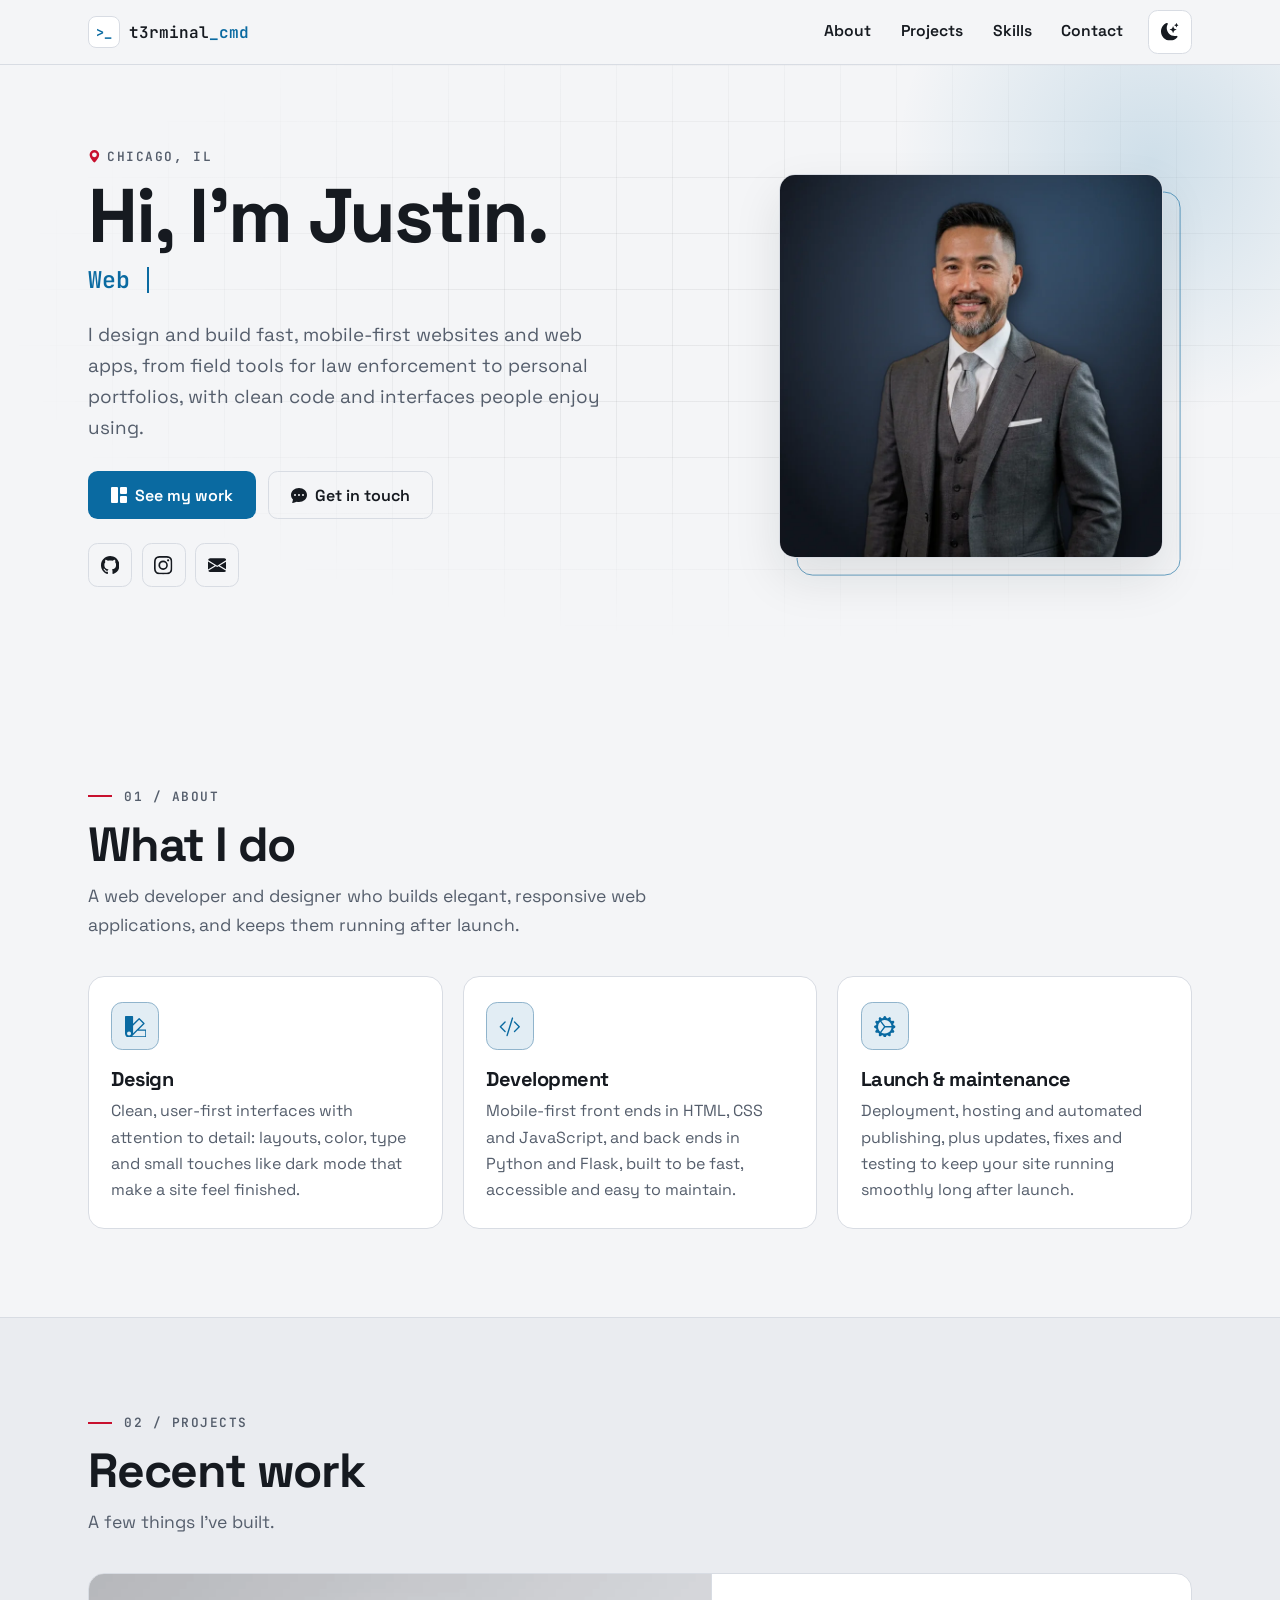
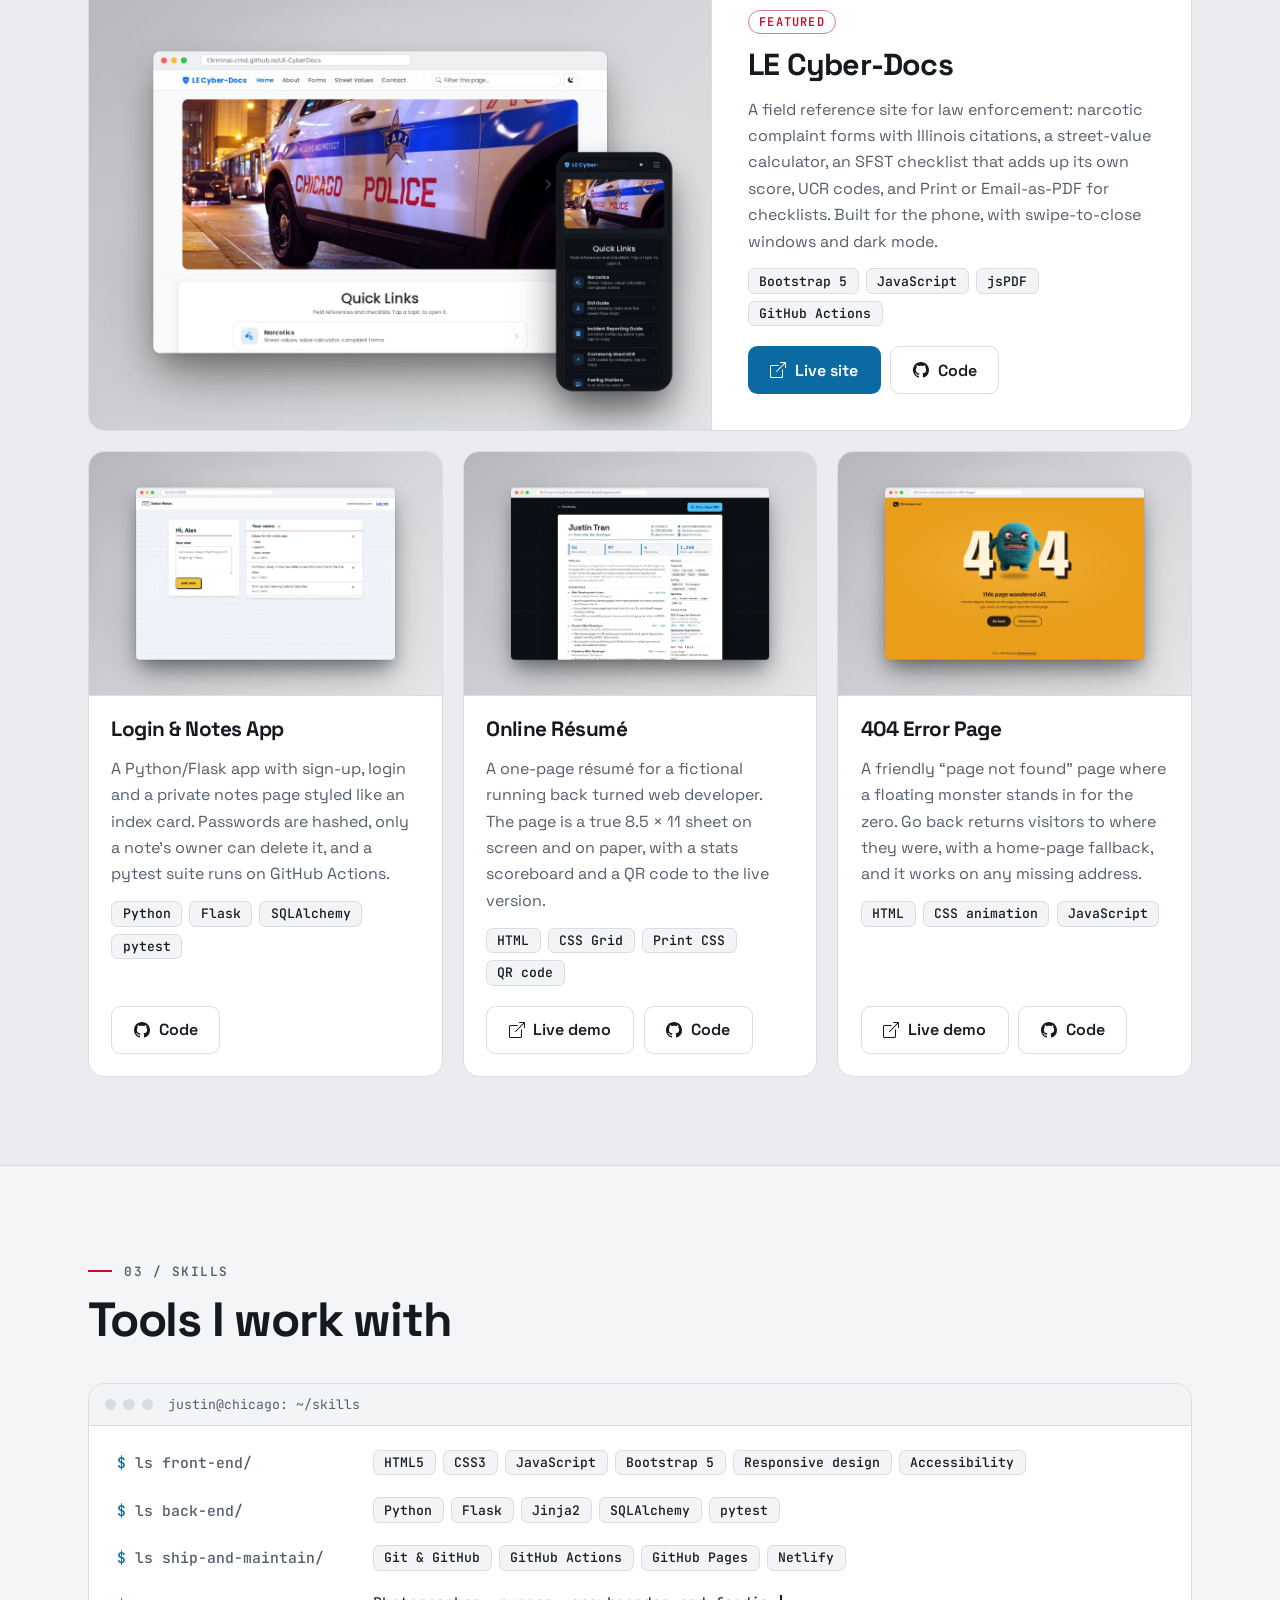
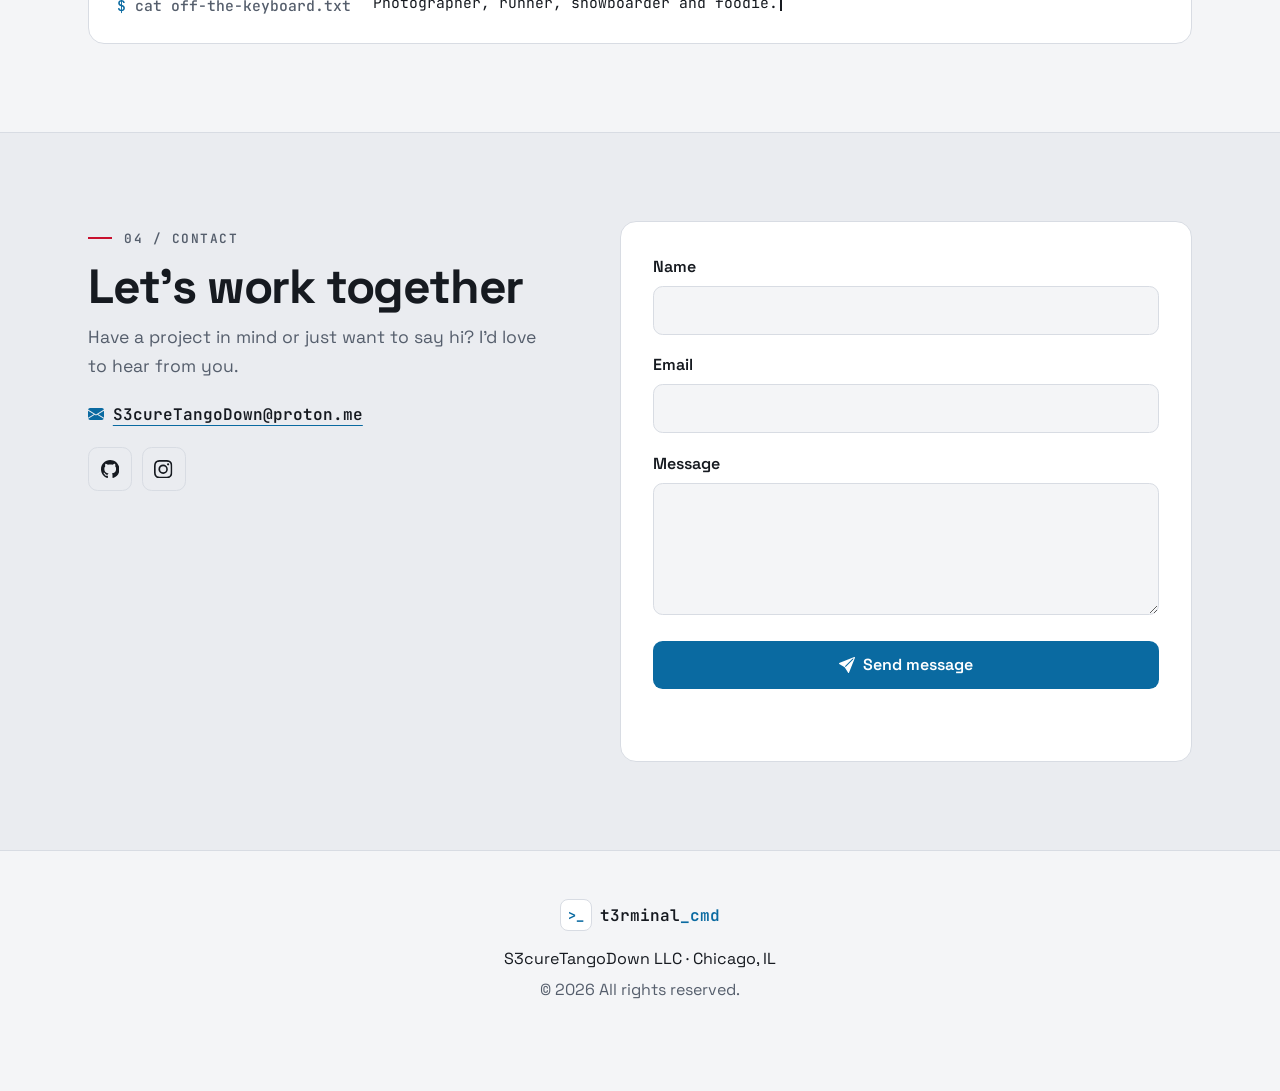
==== commit e759cb96: "Update the Flask and 404 project cards - New screenshots of the redesigned notes app and 404 page (n" ====
--- a/index.html
+++ b/index.html
@@ -188,14 +188,14 @@
         <div class="card-grid projects-grid">
           <article class="card project">
             <div class="project-media">
-              <img src="assets/img/login-mockup.webp" width="1440" height="990" loading="lazy" alt="Login screen of the Flask app in a browser window">
+              <img src="assets/img/notes-mockup-2026.webp" width="1440" height="990" loading="lazy" alt="Notes app in a browser window: a new-note form beside a ruled index card of notes">
             </div>
             <div class="project-body">
-              <h3>Login &amp; Authenticate</h3>
-              <p>A Python/Flask app with sign-up, login and validation. Once logged in, users get a notes app where
-                they can add and delete notes. Built mobile-first.</p>
+              <h3>Login &amp; Notes App</h3>
+              <p>A Python/Flask app with sign-up, login and a private notes page styled like an index card. Passwords
+                are hashed, only a note's owner can delete it, and a pytest suite runs on GitHub Actions.</p>
               <ul class="chips" aria-label="Built with">
-                <li>Python</li><li>Flask</li><li>Jinja2</li>
+                <li>Python</li><li>Flask</li><li>SQLAlchemy</li><li>pytest</li>
               </ul>
               <div class="project-links">
                 <a class="btn btn-ghost" href="https://github.com/t3rminal-cmd/Flask-Auth-App" target="_blank" rel="noopener"><svg class="i" aria-hidden="true"><use href="#i-github"/></svg>Code</a>
@@ -221,16 +221,17 @@
           </article>
           <article class="card project">
             <div class="project-media">
-              <img src="assets/img/404error-mockup.webp" width="1440" height="990" loading="lazy" alt="Orange 404 error page with a cartoon monster, in a browser window">
+              <img src="assets/img/404error-mockup-2026.webp" width="1440" height="990" loading="lazy" alt="Amber 404 page with a teal monster standing in for the zero, in a browser window">
             </div>
             <div class="project-body">
               <h3>404 Error Page</h3>
-              <p>A responsive 404 page with floating text, shadow effects and CSS animations, plus a button that takes
-                visitors back to the page they came from.</p>
+              <p>A friendly &ldquo;page not found&rdquo; page where a floating monster stands in for the zero. Go back returns
+                visitors to where they were, with a home-page fallback, and it works on any missing address.</p>
               <ul class="chips" aria-label="Built with">
-                <li>HTML</li><li>CSS animations</li><li>JavaScript</li>
+                <li>HTML</li><li>CSS animation</li><li>JavaScript</li>
               </ul>
               <div class="project-links">
+                <a class="btn btn-ghost" href="https://t3rminal-cmd.github.io/Error-404-Page/" target="_blank" rel="noopener"><svg class="i" aria-hidden="true"><use href="#i-box-arrow-up-right"/></svg>Live demo</a>
                 <a class="btn btn-ghost" href="https://github.com/t3rminal-cmd/Error-404-Page" target="_blank" rel="noopener"><svg class="i" aria-hidden="true"><use href="#i-github"/></svg>Code</a>
               </div>
             </div>
@@ -261,7 +262,7 @@
             <div class="skill-row">
               <p class="cmd"><span class="prompt-sign">$</span> ls back-end/</p>
               <ul class="chips" aria-label="Back end">
-                <li>Python</li><li>Flask</li><li>Jinja2</li><li>Form handling</li>
+                <li>Python</li><li>Flask</li><li>Jinja2</li><li>SQLAlchemy</li><li>pytest</li>
               </ul>
             </div>
             <div class="skill-row">
